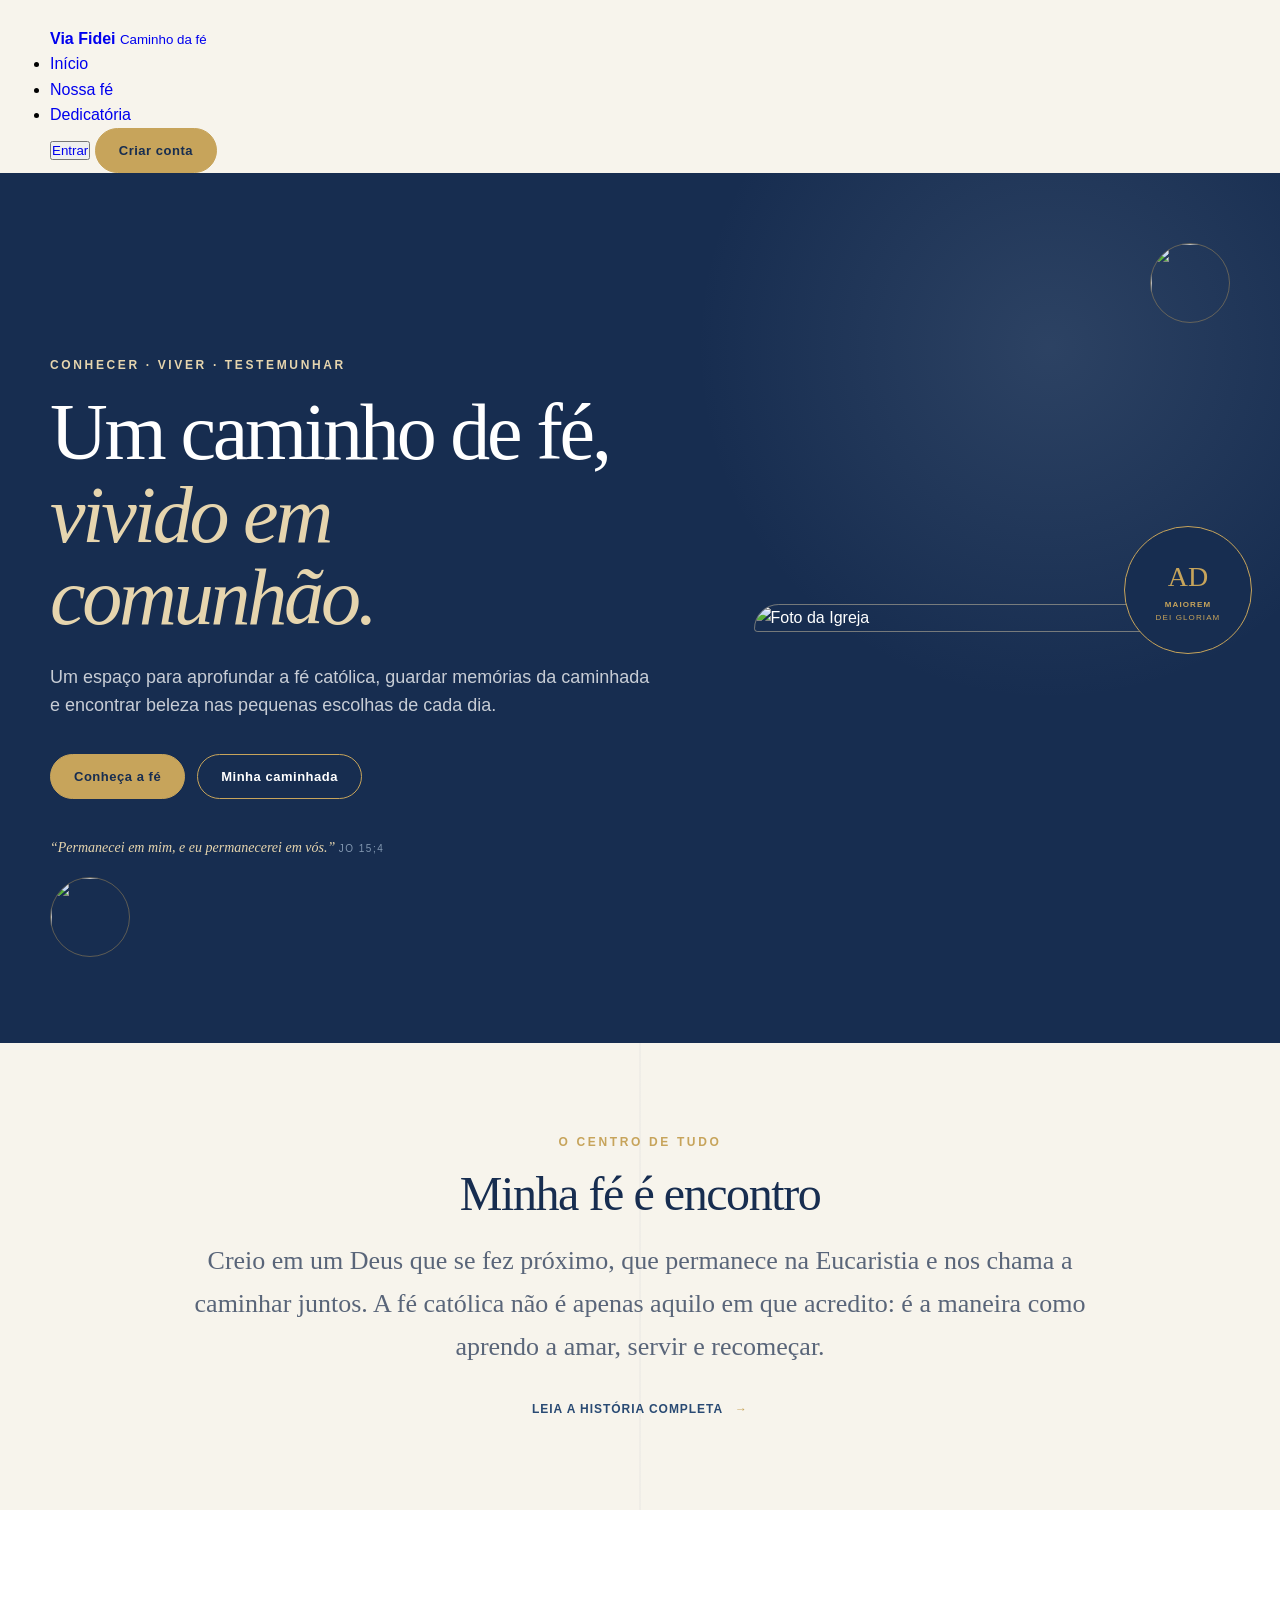
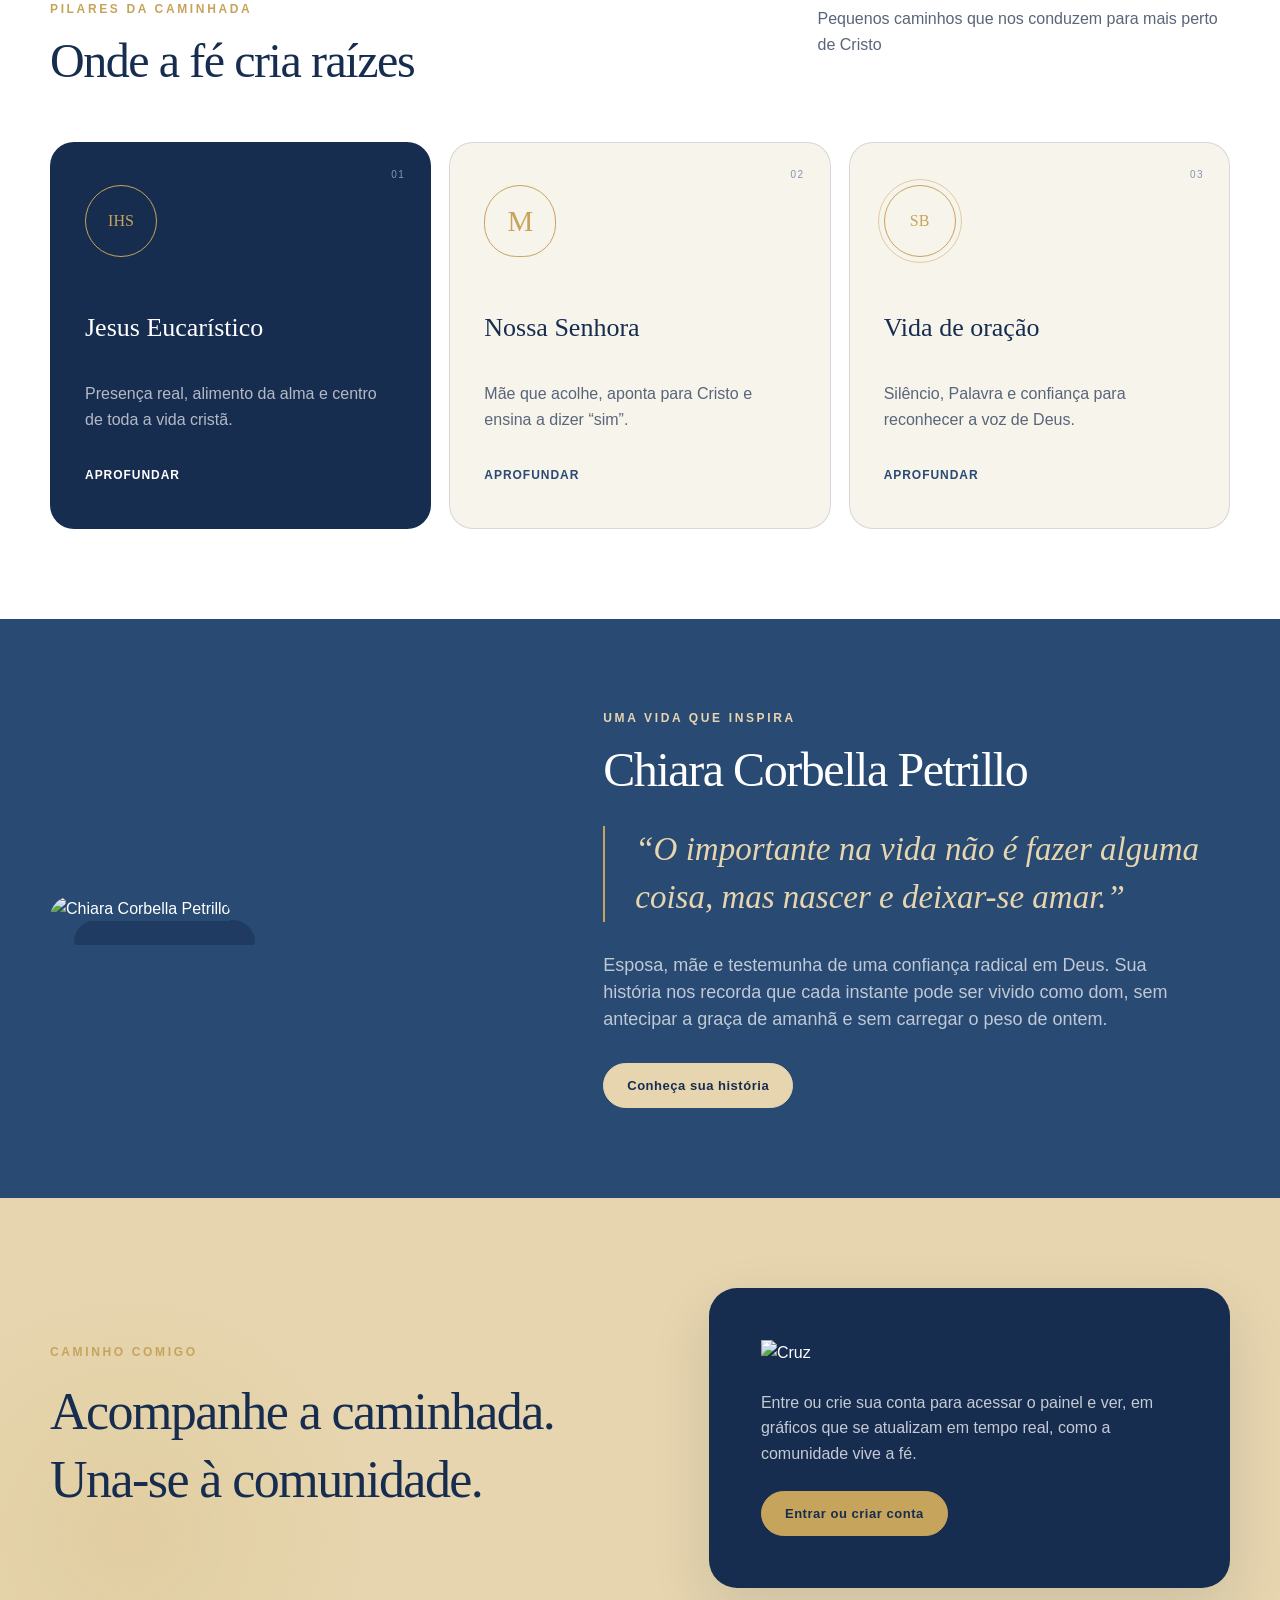
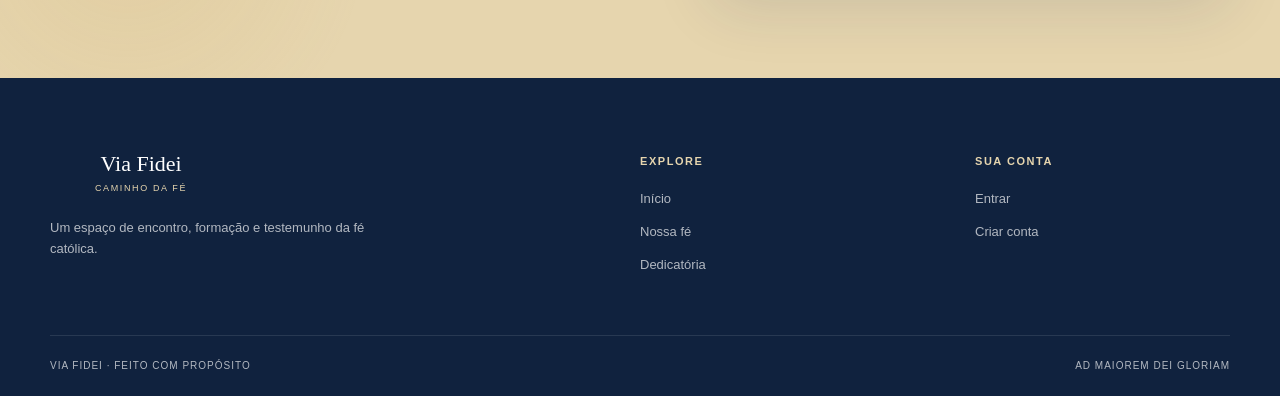
==== public/HTML/index.html @ 06b1e18c "inicio oraçoes e API" ====
<!DOCTYPE html>
<html lang="en">

<head>
    <meta charset="UTF-8">
    <meta name="viewport" content="width=device-width, initial-scale=1.0">
    <link rel="stylesheet" href="../css/styles.css">
    <link rel="stylesheet" href="../css/header.css">
    <link rel="shortcut icon" href="../imgs/logo-cruz.svg" type="image/x-icon">
    <script src="./js/sessao.js"></script>
    <title>Via Fidei - Caminho da fé</title>
</head>
<header>
    <div class="container">
        <nav class="navbar">
            <div class="logo-container">
                <a href="index.html" class="logo-link">
                    <img src="../imgs/logo-cruz.svg" alt="">
                    <div class="titulo">
                        <strong>Via Fidei</strong>
                        <small>Caminho da fé</small>
                    </div>
                </a>
            </div>
            <ul class="nav-links">
                <li class="nav-item">
                    <a class="active" href="index.html">Início</a>
                </li>
                <li class="nav-item">
                    <a href="historia.html">Nossa fé</a>
                </li>
                <li class="nav-item">
                    <a href="dedicatoria.html">Dedicatória</a>
                </li>
            </ul>
            <div class="buttons">
                <button class="btn-login">
                    <a href="login.html">Entrar</a>
                </button>
                <button class="btn-default btn-cadastro" onclick="window.location.href = 'cadastro.html'">
                    <a>Criar conta</a>
                </button>
            </div>
        </nav>
    </div>
</header>

<body>
    <main class="conteudo">
        <section class="inicio section">
            <img src="../imgs/eucaristia.svg" alt="" class="eucaristico right">
            <img src="../imgs/sagrado-coracao.svg" alt="" class="sacred-heart left">
            <div class="container inicio-grid">
                <div class="inicio-copy">
                    <p class="eyebrow-light">Conhecer · Viver · Testemunhar</p>
                    <h1>Um caminho de fé,<br><em>vivido em comunhão.</em></h1>
                    <p class="inicio-texto">
                        Um espaço para aprofundar a fé católica, guardar memórias da caminhada e
                        encontrar beleza nas pequenas escolhas de cada dia.
                    </p>
                    <div class="buttons-inicio">
                        <button class="btn-default btn-fe">
                            <a href="">Conheça a fé</a>
                        </button>
                        <button class="btn-default btn-outline">
                            <a href="historia.html">Minha caminhada</a>
                        </button>
                    </div>
                    <p class="verso">“Permanecei em mim, e eu permanecerei em vós.” <span>Jo 15;4</span></p>
                </div>

                <div class="inicio-foto">
                    <div class="foto-igreja">
                        <img src="../imgs/igreja.jpg" alt="Foto da Igreja">
                    </div>
                    <div class="foto-frase">
                        <span>AD</span>
                        <strong>MAIOREM</strong>
                        <small>DEI GLORIAM</small>
                    </div>
                </div>
            </div>
        </section>
        <section class="faith-intro section">
            <div class="container minhafe">
                <p class="eyebrow-dourado">O centro de tudo</p>
                <h2>Minha fé é encontro</h2>
                <p class="centrotexto">
                    Creio em um Deus que se fez próximo, que permanece na Eucaristia e nos chama a
                    caminhar juntos. A fé católica não é apenas aquilo em que acredito: é a maneira
                    como aprendo a amar, servir e recomeçar.
                </p>
                <a href="" class="simple-link">Leia a história completa <span>→</span></a>
            </div>
        </section>
        <section class="pilares section">
            <div class="container">
                <div class="pilar-header">
                    <div>
                        <p class="eyebrow-dourado">Pilares da caminhada</p>
                        <h2>Onde a fé cria raízes</h2>
                    </div>
                    <p>Pequenos caminhos que nos conduzem para mais perto de Cristo</p>
                </div>
                <div class="pilar-grid">
                    <article class="pilar-card jesus">
                        <span class="card-number">01</span>
                        <div class="eucharist-icon">IHS</div>
                        <h3>Jesus Eucarístico</h3>
                        <p>
                            Presença real, alimento da alma e centro de toda a vida cristã.
                        </p>
                        <a href="">Aprofundar</a>
                    </article>
                    <article class="pilar-card">
                        <span class="card-number">02</span>
                        <div class="mary-icon">M</div>
                        <h3>Nossa Senhora</h3>
                        <p>
                            Mãe que acolhe, aponta para Cristo e ensina a dizer “sim”.
                        </p>
                        <a href="">Aprofundar</a>
                    </article>
                    <article class="pilar-card">
                        <span class="card-number">03</span>
                        <div class="medal-icon">SB</div>
                        <h3>Vida de oração</h3>
                        <p>
                            Silêncio, Palavra e confiança para reconhecer a voz de Deus.
                        </p>
                        <a href="">Aprofundar</a>
                    </article>
                </div>
            </div>
        </section>
        <section class="chiara section">
            <div class="container chiara-grid">
                <div class="chiara-foto">
                    <img src="../imgs/Chiara Corbella.jpg" alt="Chiara Corbella Petrillo" class="photo-chiara">
                </div>
                <div class="chiara-textos">
                    <p class="eyebrow-light">Uma vida que inspira</p>
                    <h2>Chiara Corbella Petrillo</h2>
                    <blockquote>
                        “O importante na vida não é fazer alguma coisa, mas nascer e deixar-se amar.”
                    </blockquote>
                    <p>
                        Esposa, mãe e testemunha de uma confiança radical em Deus. Sua história nos
                        recorda que cada instante pode ser vivido como dom, sem antecipar a graça de
                        amanhã e sem carregar o peso de ontem.
                    </p>
                    <button class="btn-default btn-cream">
                        <a href="https://bibliotecacatolica.com.br/blog/devocao/chiara-corbella?srsltid=AYCX9vJT50eS7GmWnBAJzWwlyJXqwF9gzmHxZMMGJY-Y6AaOTo51Y6IM">Conheça sua história</a>
                    </button>
                </div>
            </div>
        </section>
        <section class="journey section">
            <div class="container journey-grid">
                <div>
                    <p class="eyebrow-dourado">Caminho Comigo</p>
                    <h2>
                        Acompanhe a caminhada.
                        <br>
                        Una-se à comunidade.
                    </h2>
                </div>
                <div class="journey-card">
                    <img src="../imgs/cruz-fina.svg" alt="Cruz">
                    <p>
                        Entre ou crie sua conta para acessar o painel e ver, em gráficos que se atualizam em tempo real,
                        como a comunidade vive a fé.
                    </p>
                    <button class="btn-default">
                        <a href="cadastro.html">Entrar ou criar conta</a>
                    </button>
                </div>
            </div>
        </section>
    </main>
    <footer class="site-footer">
        <div class="container footer-grid">
            <div class="rodape-container">
                <a href="index.html" class="brand brand-footer">
                    <img src="../imgs/logo-cruz.svg" alt="">
                    <div class="rodape">
                        <strong>Via Fidei</strong>
                        <small>Caminho da fé</small>
                    </div>
                </a>
                <p>
                    Um espaço de encontro, formação e testemunho da fé católica.
                </p>
            </div>
            <div class="explore">
                <strong>Explore</strong>
                <a href="index.html">Início</a>
                <a href="historia.html">Nossa fé</a>
                <a href="dedicatoria.html">Dedicatória</a>
            </div>
            <div class="account">
                <strong>Sua conta</strong>
                <a href="login.html">Entrar</a>
                <a href="cadastro.html">Criar conta</a>
            </div>
        </div>
        <div class="container footer-bottom">
            <span>Via Fidei · Feito com propósito</span>
            <span>Ad maiorem Dei gloriam</span>
        </div>
    </footer>
</body>

</html>
---- public/css/styles.css ----
@import url('../css/variaveis.css');

* {
    margin: 0;
    padding: 0;
    box-sizing: border-box;
}

body {
    background: var(--marfim);
    font-family: Arial, Helvetica, sans-serif;
    line-height: 1.6;
}

h1,
h2,
h3,
p {
    margin-top: 0;
}

section {
    padding: 90px 0;
}

a {
    text-decoration: none;
}

h1,
h2,
h3,
blockquote {
    font-family: Georgia, 'Times New Roman', Times, serif;
}

h1 {
    margin-bottom: 24px;
    font-size: 80px;
    font-weight: 400;
    line-height: 1.03;
    letter-spacing: -0.04em;
}

h2 {
    margin-bottom: 20px;
    color: var(--azul-marinho);
    font-size: 48px;
    font-weight: 400;
    line-height: 1.08;
    letter-spacing: -0.03em;
}

h3 {
    color: var(--azul-marinho);
    font-size: 26px;
    font-weight: 400;
    line-height: 1.2;
}

h1 em {
    color: var(--champanhe);
    font-weight: 400;
    font-family: Georgia, 'Times New Roman', Times, serif;
}

.eucaristico,
.sacred-heart,
.espirito-santo,
.oracao {
    position: absolute;
    z-index: 3;
    width: 80px;
    height: 80px;
    justify-items: center;
    border: 1px solid rgba(199, 164, 91, 0.4);
    border-radius: 50%;
}

.left {
    bottom: 86px;
    left: 50px;
}

.right {
    top: 70px;
    right: 50px;
}

.container {
    width: 1180px;
    margin: 0 auto;
}

.eyebrow-dourado {
    margin-bottom: 16px;
    color: var(--dourado);
    font-size: 12px;
    font-weight: 700;
    letter-spacing: 0.22em;
    text-transform: uppercase;
}

.eyebrow-light {
    margin-bottom: 16px;
    font-size: 12px;
    font-weight: 700;
    letter-spacing: 0.22em;
    text-transform: uppercase;
    color: var(--champanhe);
}

/* 
------------------------------
            HOME
------------------------------
*/

/* Parte início */

.inicio {
    position: relative;
    overflow: hidden;
    min-height: 690px;
    color: var(--branco);
    background:
        radial-gradient(circle at 82% 20%, rgba(130, 151, 176, 0.2), transparent 28%),
        var(--azul-marinho);
}

.inicio-grid {
    position: relative;
    z-index: 2;
    min-height: 690px;
    display: grid;
    grid-template-columns: 1.1fr 0.9fr;
    align-items: center;
    gap: 80px;
    padding-top: 55px;
    padding-bottom: 55px;
}

.inicio-copy {
    max-width: 690px;
}

.inicio-texto {
    max-width: 610px;
    margin-bottom: 34px;
    color: rgba(255, 255, 255, 0.76);
    font-size: 18px;
}

.buttons-inicio {
    display: flex;
    flex-wrap: wrap;
    gap: 12px;
}

.btn-default {
    display: inline-block;
    padding: 14px 23px;
    border: 1px solid var(--dourado);
    border-radius: 999px;
    background: var(--dourado);
    color: var(--azul-marinho);
    font-size: 13px;
    font-weight: 700;
    letter-spacing: 0.04em;
    text-align: center;
    transition:
        background 0.2s ease,
        color 0.2s ease,
        transform 0.2s ease;
}

.btn-default:hover {
    background: var(--azul-classico);
    transform: translateY(-2px);
    color: var(--branco);
}

.btn-default:hover a {
    color: var(--branco);
}

.btn-default a {
    color: var(--azul-marinho);
}

.btn-outline {
    color: var(--branco);
    background: transparent;
}

.btn-outline a {
    color: var(--branco);
}

.verso {
    margin: 38px 0 0;
    color: var(--champanhe);
    font-family: Georgia, 'Times New Roman', Times, serif;
    font-size: 14px;
    font-style: italic;
}

.verso span {
    color: var(--azul-claro);
    font-family: Arial, sans-serif;
    font-size: 10px;
    font-style: normal;
    letter-spacing: 0.15em;
    text-transform: uppercase;
}

.inicio-foto {
    position: relative;
    padding: 20px 18px 0 0;
}

.foto-igreja {
    display: flex;
    justify-content: center;
    align-items: center;
}

.foto-igreja img {
    width: 440px;
    border: 1px solid rgba(230, 213, 174, 0.45);
    border-radius: 240px 240px 32px 32px;
}

.foto-frase {
    position: absolute;
    right: -22px;
    bottom: -22px;
    width: 128px;
    height: 128px;
    display: grid;
    place-content: center;
    border: 1px solid var(--dourado);
    border-radius: 50%;
    color: var(--dourado);
    background: var(--azul-marinho);
    text-align: center;
}

.foto-frase span {
    font-family: Georgia, serif;
    font-size: 28px;
}

.foto-frase strong,
.foto-frase small {
    font-size: 8px;
    letter-spacing: 0.14em;
}

/* Parte minha fé */

.faith-intro {
    position: relative;
    background:
        linear-gradient(90deg, transparent 49.95%, var(--borda) 50%, transparent 50.05%),
        var(--marfim);
}

.minhafe {
    max-width: 940px;
    text-align: center;
}

.centrotexto {
    color: var(--cinza);
    font-family: Georgia, 'Times New Roman', serif;
    font-size: 26px;
    line-height: 1.65;
    margin-bottom: 26px;
}

.simple-link,
.pilar-card a {
    color: var(--azul-classico);
    font-size: 12px;
    font-weight: 700;
    letter-spacing: 0.08em;
    text-transform: uppercase;
}

.simple-link span {
    margin-left: 8px;
    color: var(--dourado);
}

/* Parte pilar */

.pilares {
    background: var(--branco);
}

.pilar-header {
    margin-bottom: 55px;
    display: grid;
    grid-template-columns: 1fr 0.6fr;
    align-items: end;
    gap: 80px;
}

.pilar-header>p {
    color: var(--cinza);
    margin-bottom: 30px;
    line-height: 1.6;
}

.pilar-header h2 {
    margin-bottom: 0;
}

.pilar-grid {
    display: grid;
    grid-template-columns: repeat(3, 1fr);
    gap: 18px;
}

.pilar-card {
    position: relative;
    min-height: 370px;
    padding: 42px 34px;
    border: 1px solid var(--borda);
    border-radius: 24px;
    background: var(--marfim);
}

.pilar-card.jesus {
    color: var(--branco);
    background: var(--azul-marinho);
}

.pilar-card.jesus h3,
.pilar-card.jesus a {
    color: var(--branco);
}

.pilar-card.jesus p {
    color: rgba(255, 255, 255, 0.67);
}

.pilar-card p {
    color: var(--cinza);
    margin-bottom: 28px;
}

.pilar-card h3 {
    margin-bottom: 38px;
}

.card-number {
    position: absolute;
    top: 24px;
    right: 25px;
    color: var(--azul-claro);
    font-size: 10px;
    letter-spacing: 0.15em;
}

.eucharist-icon,
.mary-icon,
.medal-icon {
    width: 72px;
    height: 72px;
    margin-bottom: 55px;
    display: grid;
    place-items: center;
    border: 1px solid var(--dourado);
    border-radius: 50%;
    color: var(--dourado);
    font-family: Georgia, serif;
}

.mary-icon {
    border-radius: 50% 50% 45% 45%;
    font-size: 29px;
}

.medal-icon {
    outline: 1px solid rgba(199, 164, 91, 0.5);
    outline-offset: 5px;
}

/* Parte Chiara */

.chiara {
    color: var(--branco);
    background: var(--azul-classico);
}

.chiara-grid {
    display: grid;
    grid-template-columns: 0.85fr 1.15fr;
    align-items: center;
    gap: 90px;
}

.chiara-foto img {
    width: 400px;
    border-radius: 240px 240px 34px 34px;
    box-shadow: 24px 24px 0 rgba(23, 45, 80, 0.5);
}

.chiara h2 {
    color: var(--branco);
}

.chiara blockquote {
    margin: 30px 0;
    padding: 0 0 0 30px;
    border-left: 2px solid var(--dourado);
    color: var(--champanhe);
    font-size: 33px;
    font-style: italic;
    line-height: 1.45;
}

.chiara-textos>p:not(.eyebrow-light) {
    max-width: 590px;
    margin-bottom: 30px;
    color: rgba(255, 255, 255, 0.7);
    font-size: 18px;
    line-height: 1.50;
}

.btn-cream {
    border-color: var(--champanhe);
    background: var(--champanhe);
}

/* Parte Jornada */

.journey {
    background: radial-gradient(circle at 10% 70%, rgba(199, 164, 91, 0.15), transparent 20%), var(--champanhe);
}

.journey-grid {
    display: grid;
    grid-template-columns: 1fr 0.9fr;
    align-items: center;
    gap: 80px;
}

.journey-grid h2 {
    font-size: 52px;
    line-height: 1.3;
}

.journey-card {
    padding: 52px;
    border-radius: 28px;
    color: var(--branco);
    background: var(--azul-marinho);
    box-shadow: var(--sombra);
}

.journey-card img {
    width: 53px;
    height: 63px;
    margin-bottom: 24px;
}

.journey-card p {
    margin-bottom: 25px;
    color: rgba(255, 255, 255, 0.75);
}

/* Rodapé */

.site-footer {
    padding-top: 75px;
    color: rgba(255, 255, 255, 0.68);
    background: #10223e;
}

.footer-grid {
    display: grid;
    grid-template-columns: 2fr 1fr 1fr;
    gap: 80px;
}

.brand-footer {
    color: var(--branco);
}

.rodape-container img {
    width: 40px;
}

.rodape-container strong {
    color: var(--branco);
    font-size: 22px;
    font-weight: 400;
    line-height: 1;
    font-family: Georgia, 'Times New Roman', Times, serif;
}

.rodape-container small {
    margin-top: 6px;
    color: var(--champanhe);
    font-size: 9px;
    letter-spacing: 0.18em;
    text-transform: uppercase;
}

.rodape-container a {
    display: flex;
    gap: 5px;
}

.rodape {
    display: flex;
    flex-direction: column;
    align-items: center;
}

.footer-grid p {
    max-width: 330px;
    margin-top: 22px;
    font-size: 13px;
}

.explore,
.account {
    display: flex;
    flex-direction: column;
    gap: 12px;
    font-size: 13px;
}

.explore a,
.account a {
    color: inherit;
    text-decoration: none;
}

.footer-grid>div>strong {
    margin-bottom: 6px;
    color: var(--champanhe);
    font-size: 11px;
    letter-spacing: 0.14em;
    text-transform: uppercase;
}

.footer-bottom {
    margin-top: 60px;
    padding: 22px 0;
    display: flex;
    justify-content: space-between;
    border-top: 1px solid rgba(255, 255, 255, 0.1);
    font-size: 10px;
    letter-spacing: 0.1em;
    text-transform: uppercase;
}

/* 
------------------------------
          HISTORIA
------------------------------
*/

/* Parte Início */

.inner-hero {
    position: relative;
    overflow: hidden;
    padding: 110px 0 100px;
    color: var(--branco);
    background: var(--azul-marinho);
    text-align: center;
}

.inner-hero h1 {
    max-width: 870px;
    margin-right: auto;
    margin-left: auto;
}

.inner-hero p:last-child {
    max-width: 790px;
    margin: 0 auto;
    color: rgba(255, 255, 255, 0.68);
    font-size: 17px;
}

/* Página de storytelling */

.story-intro {
    padding-bottom: 65px;
    background: var(--branco);
}

.story-intro-grid {
    display: grid;
    grid-template-columns: 0.75fr 1.25fr;
    gap: 90px;
}

.story-lead {
    color: var(--azul-classico);
    font-family: Georgia, serif;
    font-size: 30px;
}

.story-copy {
    color: var(--cinza);
    font-size: 17px;
}

.story-copy p:first-child {
    margin-bottom: 20px;
}

/* Parte corda central */

.story-timeline {
    position: relative;
    overflow: hidden;
    padding: 45px 0;
    background:
        linear-gradient(90deg, transparent 49.95%, rgba(23, 45, 80, 0.04) 50%, transparent 50.5%);
}

.story-timeline::before {
    position: absolute;
    top: 0;
    bottom: 0;
    left: 50%;
    z-index: 2;
    width: 18px;
    border: 2px solid #6e4528;
    border-radius: 999px;
    content: "";

    /* Gradiente da corda */
    background:
        repeating-linear-gradient(7deg,
            transparent 0,
            transparent 17px,
            rgba(73, 39, 18, 0.32) 18px,
            transparent 21px),
        linear-gradient(90deg, #7c4d2d 0%, #bd8654 28%, #8b5732 55%, #5f371f 100%);
    box-shadow:
        inset 3px 0 4px rgba(255, 255, 255, 0.2),
        inset -3px 0 4px rgba(49, 24, 10, 0.36),
        0 4px 12px rgba(23, 45, 80, 0.2);
    transform: translateX(-50%);
}

/* Parte das fotos com texto */

.story-chapter {
    position: relative;
    padding: 80px 0;
    background: transparent;
}

/* Deixa os elementos ímpares da div pai de outra cor */
.story-chapter:nth-child(odd) {
    background: rgba(255, 255, 255, 0.5);
}

.chapter-grid {
    position: relative;
    display: grid;
    grid-template-columns: 1fr 1fr;
    align-items: center;
    gap: 130px;
}

.chapter-grid::after {
    position: absolute;
    top: 50%;
    left: 50%;
    z-index: 3;
    width: 34px;
    height: 34px;
    border: 6px solid var(--marfim);
    border-radius: 50%;
    content: "";
    background:
        radial-gradient(circle at 38% 35%, #d6a36f 0 12%, transparent 13%),
        radial-gradient(circle, #9b6238 0 32%, #6e4024 34% 100%);
    box-shadow:
        0 0 0 2px #5f371f,
        0 8px 18px rgba(23, 45, 80, 0.24);
    transform: translate(-50%, -50%);
}

.chapter-grid.reverse .chapter-foto {
    order: 2;
}

.chapter-foto img {
    width: 440px;
    height: 540px;
    border-radius: 210px 210px 32px 32px;
    box-shadow: 18px 18px 0 var(--champanhe);
}

.chapter-foto img.foto-larga {
    width: 500px;
    height: 400px;
}

.chapter-number {
    color: var(--dourado);
    font-family: Georgia, serif;
    font-size: 56px;
    line-height: 1;
}

.chapter-copy p {
    color: var(--cinza);
    margin-bottom: 18px;
}

.chapter-copy {
    padding: 38px;
    border: 1px solid var(--borda);
    border-radius: 26px;
    background: rgba(255, 255, 255, 0.92);
    box-shadow: var(--sombra);
}

.chapter-copy p:last-child {
    margin-top: 28px;
    padding: 24px 0 24px 28px;
    border-left: 2px solid var(--dourado);
    color: var(--azul-classico);
    font-family: Georgia, serif;
    font-size: 21px;
    font-style: italic;
}

.dedicatoria {
    max-width: 880px;
}

.dedic-msg {
    margin-bottom: 20px;
}

.story-cta {
    text-align: center;
    background: var(--champanhe);
}

/* 
------------------------------
        DEDICATORIA
------------------------------
*/

/* Parte Inicial */

.dedication-topo {
    position: relative;
    overflow: hidden;
    padding: 115px 0;
    color: var(--branco);
    background:
        radial-gradient(circle at 80% 25%, rgba(199, 164, 91, 0.18),
            transparent 25%),
        var(--azul-marinho);
}

.dedication-topo::after {
    position: absolute;
    right: -180px;
    bottom: -360px;
    width: 650px;
    height: 650px;
    border: 1px solid rgba(230, 213, 174, 0.14);
    border-radius: 50%;
    content: "";
}

.dedication-topo-grid {
    position: relative;
    z-index: 2;
    display: grid;
    grid-template-columns: 1fr auto;
    align-items: center;
    gap: 90px;
}

.dedication-topo-grid h1 {
    max-width: 820px;
}

.dedication-topo-grid p:last-child {
    max-width: 630px;
    color: rgba(255, 255, 255, 0.7);
    font-size: 17px;
}

.dedication-logo {
    width: 190px;
    height: 190px;
    display: grid;
    place-content: center;
    border: 1px solid var(--dourado);
    border-radius: 50%;
    color: var(--champanhe);
    text-align: center;
}

.dedication-logo strong,
.dedication-logo small {
    display: block;
}

.dedication-logo img {
    width: 70px;
}

.dedication-logo strong {
    margin-top: 5px;
    font-family: Georgia, serif;
    font-size: 18px;
    font-weight: 400;
}

.dedication-logo small {
    color: var(--azul-claro);
    font-size: 8px;
    letter-spacing: 0.15em;
    text-transform: uppercase;
}

/* Parte Introdução */

.dedication-intro {
    background: var(--branco);
}

.dedication-intro-grid {
    display: grid;
    grid-template-columns: 1fr 0.8fr;
    align-items: center;
    gap: 100px;
}

.dedication-intro-grid h2 {
    margin-bottom: 0;
}

.dedication-intro-copy {
    padding-left: 35px;
    border-left: 2px solid var(--dourado);
    color: var(--cinza);
    font-size: 17px;
}

/* Parte fotos */

.section-heading {
    margin-bottom: 55px;
    display: grid;
    grid-template-columns: 1fr 0.6fr;
    align-items: end;
    gap: 80px;
}

.section-heading h2 {
    margin-bottom: 0;
}

.section-heading>p {
    color: var(--cinza)
}

.dedication-foto {
    min-height: 360px;
}

.portrait-grid {
    display: grid;
    grid-template-columns: repeat(2, minmax(0, 1fr));
    gap: 42px 28px;
}

.portrait-card {
    margin: 0;
    display: grid;
    grid-template-columns: 0.8fr 1fr;
    overflow: hidden;
    border: 1px solid var(--borda);
    border-radius: 28px;
    background: var(--branco);
    box-shadow: var(--sombra);
}

.portrait-card figcaption {
    padding: 38px 32px;
    display: flex;
    align-items: flex-start;
    gap: 17px;
}

.portrait-card figcaption>span {
    color: var(--dourado);
    font-family: Georgia, serif;
    font-size: 29px;
}

.portrait-card h3 {
    margin-bottom: 13px;
}

.portrait-card p {
    margin: 0;
    color: var(--cinza);
    font-size: 13px;
}

.gratidao-inicio {
    color: var(--branco);
    background: var(--azul-classico);
}

.gratidao-inicio .religious-seal {
    margin: 0 auto 27px;
}

.gratidao-inicio blockquote {
    margin: 15px 0;
    color: var(--champanhe);
    font-size: 48px;
    font-style: italic;
    line-height: 1.4;
}

.gratidao-inicio small {
    color: var(--azul-claro);
    letter-spacing: 0.12em;
    text-transform: uppercase;
}

.gratidao-final {
    background: var(--champanhe);
}

.gratidao-note {
    padding: 48px;
    border-radius: 28px;
    color: var(--branco);
    background: var(--azul-marinho);
    box-shadow: var(--sombra);
}

.gratidao-note p {
    color: rgba(255, 255, 255, 0.72);
}

.gratidao-note .signature {
    margin: 22px 0 0;
    color: var(--champanhe);
    font-family: Georgia, serif;
    font-size: 18px;
    font-style: italic;
}

.gratidao-note img {
    width: 53px;
    height: 63px;
    margin-bottom: 24px;
}

.text-center {
    text-align: center;
    max-width: 850px;
}

/* 
------------------------------
        LOGIN/CADASTRO
------------------------------
*/

/* Parte lateral esquerda */

.auth-page {
    min-height: 100vh;
    display: grid;
    grid-template-columns: 0.9fr 1.1fr;
    background: var(--branco);
}

.auth-aside {
    position: relative;
    overflow: hidden;
    min-height: 100vh;
    padding: 55px 70px;
    display: flex;
    flex-direction: column;
    justify-content: space-between;
    color: var(--branco);
    background:
        radial-gradient(circle at 15% 85%, rgba(199, 164, 91, 0.24),
            transparent 24%),
        var(--azul-marinho);
}

.cardErro {
    display: none;
    background: #10223e;
    color: #fff;
    padding: 12px;
    border-radius: 10px;
    margin-top: 15px;
    font-size: 13px;
}

.auth-aside::after {
    position: absolute;
    right: -170px;
    bottom: -130px;
    width: 470px;
    height: 470px;
    border: 1px solid rgba(230, 213, 174, 0.2);
    border-radius: 50%;
    content: "";
}

.auth-message {
    position: relative;
    z-index: 2;
    max-width: 520px;
}

.auth-message .eyebrow-light {
    color: var(--champanhe);
}

.auth-message h1 {
    font-size: 68px;
}

.auth-message p {
    color: rgba(255, 255, 255, 0.67);
    font-size: 16px;
}

.auth-verse {
    position: relative;
    z-index: 2;
    max-width: 430px;
    color: var(--champanhe);
    font-family: Georgia, serif;
    font-size: 18px;
    font-style: italic;
}

/* Parte da Direita */

.auth-main {
    min-height: 100vh;
    padding: 55px 8%;
    display: grid;
    place-items: center;
}

.auth-card {
    width: 460px;
    padding: 38px;
    border: 1px solid var(--borda);
    border-radius: 28px;
    background: var(--branco);
    box-shadow: var(--sombra);
}

.back-link {
    display: inline-block;
    margin-bottom: 45px;
    color: var(--azul-classico);
    font-size: 12px;
    font-weight: 700;
    letter-spacing: 0.06em;
    text-transform: uppercase;
}

.auth-card h2 {
    margin-bottom: 10px;
    font-size: 43px;
}

.auth-subtitle {
    margin-bottom: 35px;
    color: var(--cinza);
}

.form-group {
    margin-bottom: 20px;
}

.form-row {
    display: grid;
    grid-template-columns: 1fr 1fr;
    gap: 15px;
}

label {
    display: block;
    margin-bottom: 7px;
    color: var(--azul-marinho);
    font-size: 11px;
    font-weight: 700;
    letter-spacing: 0.07em;
    text-transform: uppercase;
}

input {
    width: 100%;
    padding: 15px 16px;
    border: 1px solid var(--borda);
    border-radius: 12px;
    outline: none;
    color: var(--texto);
    background: var(--marfim);
    font: inherit;
}

input:focus {
    border-color: var(--dourado);
    box-shadow: 0 0 0 3px rgba(199, 164, 91, 0.16);
}

.auth-switch {
    margin-top: 25px;
    color: var(--cinza);
    font-size: 13px;
    text-align: center;
}

.auth-switch a {
    color: var(--azul-classico);
    font-weight: 700;
}

.btn-entrar {
    width: 100%;
    border: 0;
    cursor: pointer;
    font-family: inherit;
}

/* 
------------------------------
         DASHBOARDS
------------------------------
*/

/* Parte HEADER */

.data-hero {
    position: relative;
    overflow: hidden;
    min-height: 430px;
    padding: 100px 24px 78px;
    color: var(--branco);
    background: radial-gradient(circle at 82% 10%, rgba(130, 151, 176, 0.2), transparent 25%), var(--azul-marinho);
    text-align: center;
}

.data-hero>p:not(.eyebrow-light) {
    max-width: 650px;
    margin: 0 auto 32px;
    color: rgba(255, 255, 255, 0.78);
    font-size: 16px;
}

.data-nav {
  display: flex;
  flex-wrap: wrap;
  justify-content: center;
  gap: 12px;
}

.data-nav a {
  padding: 11px 20px;
  border: 1px solid var(--azul-claro);
  border-radius: 999px;
  color: var(--branco);
  font-size: 11px;
  font-weight: 700;
}

.data-nav a:hover, .data-nav a.active {
  border-color: var(--dourado);
  color: var(--azul-marinho);
  background: var(--dourado);
}

/* Parte Sacramentos*/

.data-main {
    position: relative;
    isolation: isolate;
    width: 1180px;
    margin: 0 auto;
    padding: 100px 0 70px;
}

.data-main::before {
    position: absolute;
    top: 35px;
    right: -85px;
    z-index: -1;
    width: 225px;
    height: 225px;
    display: grid;
    place-items: center;
    border: 1px solid rgba(199, 164, 91, 0.2);
    border-radius: 50%;
    content: var(--dashboard-mark);
    color: rgba(23, 45, 80, 0.075);
    font-family: Georgia, serif;
    font-size: 38px;
    letter-spacing: 0.08em;
}

.data-main::after {
    position: absolute;
    bottom: 12%;
    left: -115px;
    z-index: -1;
    width: 245px;
    height: 390px;
    border: 1px solid rgba(41, 74, 115, 0.11);
    border-radius: 150px 150px 28px 28px;
    content: "";
    box-shadow:
        22px 22px 0 rgba(230, 213, 174, 0.13),
        inset 0 0 0 18px rgba(255, 255, 255, 0.1);
    transform: rotate(-4deg);
}

.sacrament-layout {
    margin-top: 30px;
    display: grid;
    grid-template-columns: 0.7fr 1.3fr;
    gap: 24px;
}

.data-card {
    min-width: 0;
    padding: 42px;
    background:
        linear-gradient(135deg, rgba(247, 244, 236, 0.5), transparent 34%),
        var(--branco);
}

.input-card,
.stat-card,
.data-card {
    position: relative;
    overflow: hidden;
    border: 1px solid var(--borda);
    border-radius: 28px;
}

.data-card h2 {
    margin-bottom: 25px;
    color: inherit;
    font-size: 25px;
    line-height: 1.2;
}

.input-card {
    padding: 42px 38px;
    color: var(--branco);
    background:
        radial-gradient(circle at 100% 0, rgba(199, 164, 91, 0.16),
            transparent 30%),
        var(--azul-marinho);
}

.input-card::after {
    position: absolute;
    right: -58px;
    bottom: -80px;
    width: 170px;
    height: 170px;
    border: 1px solid rgba(230, 213, 174, 0.13);
    border-radius: 50%;
    content: "";
    pointer-events: none;
}

.input-card h2 {
    margin-bottom: 25px;
    color: inherit;
    font-size: 25px;
    line-height: 1.2;
}

.input-card label {
    margin: 0 0 7px;
}

.check-list {
    margin-bottom: 24px;
    display: grid;
    gap: 13px;
}

.check-list label {
    display: flex;
    align-items: center;
    gap: 8px;
    color: rgba(255, 255, 255, 0.82);
    font-size: 12px;
    letter-spacing: 0;
    text-transform: none;
}

.check-list input {
    width: 14px;
    height: 14px;
    margin: 0;
    accent-color: var(--dourado);
}

.input-card button {
    margin-top: 5px;
    padding: 13px 23px;
    border: 0;
    border-radius: 999px;
    color: var(--azul-marinho);
    background: var(--dourado);
    cursor: pointer;
    font: inherit;
    font-size: 11px;
    font-weight: 700;
}

.input-card button:hover {
    background: var(--champanhe);
}

.canvas-wrap {
    position: relative;
    width: 100%;
}

.canvas-wrap.radar {
    height: 410px;
}

.form-feedback {
    min-height: 17px;
    margin: 12px 0 0;
    color: var(--champanhe);
    font-size: 10px;
}

.canvas-wrap.radar {
    height: 290px;
}

.canvas-wrap.wide {
    height: 275px;
}

.canvas-wrap.tall {
    height: 390px;
}

.canvas-wrap.radar {
    height: 410px;
}

.canvas-wrap.year {
    height: 120px;
}

.canvas-wrap.medium-wide {
    height: 275px;
}

.data-card.full {
  grid-column: 1 / -1;
}
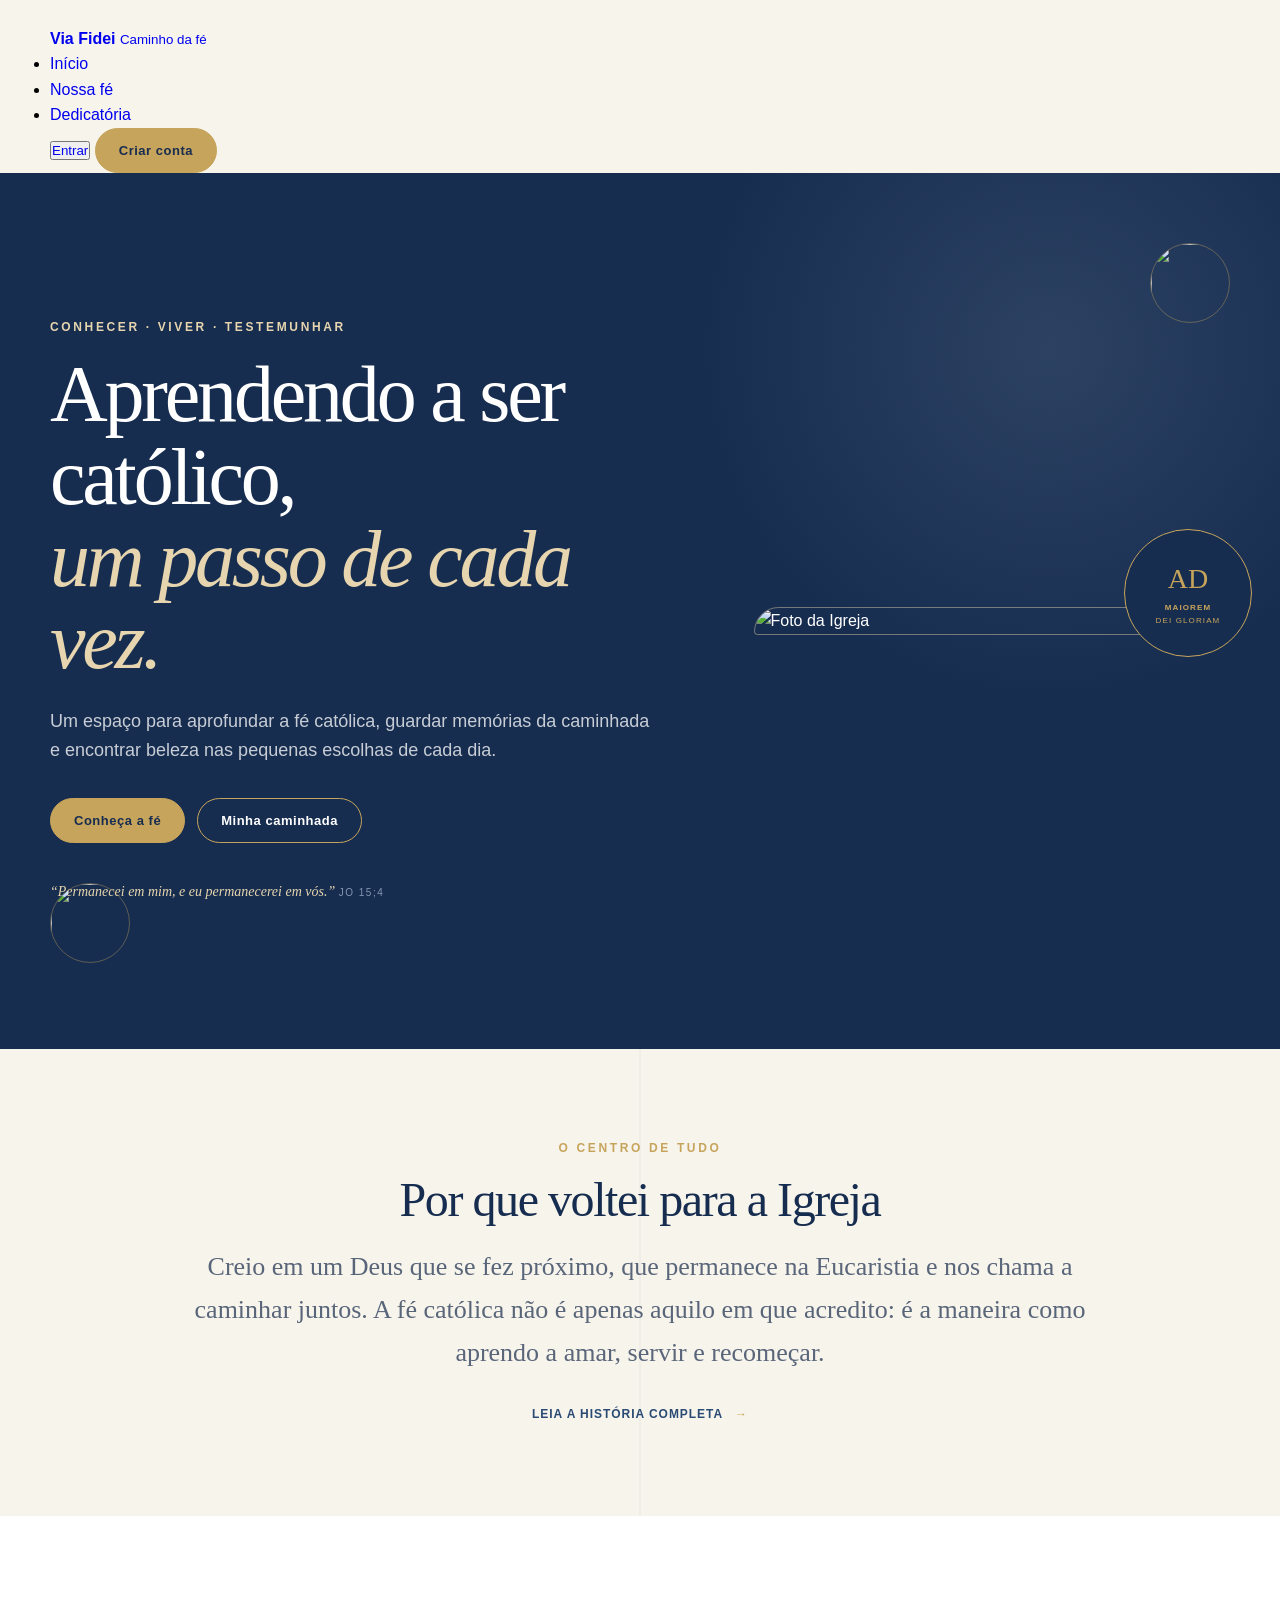
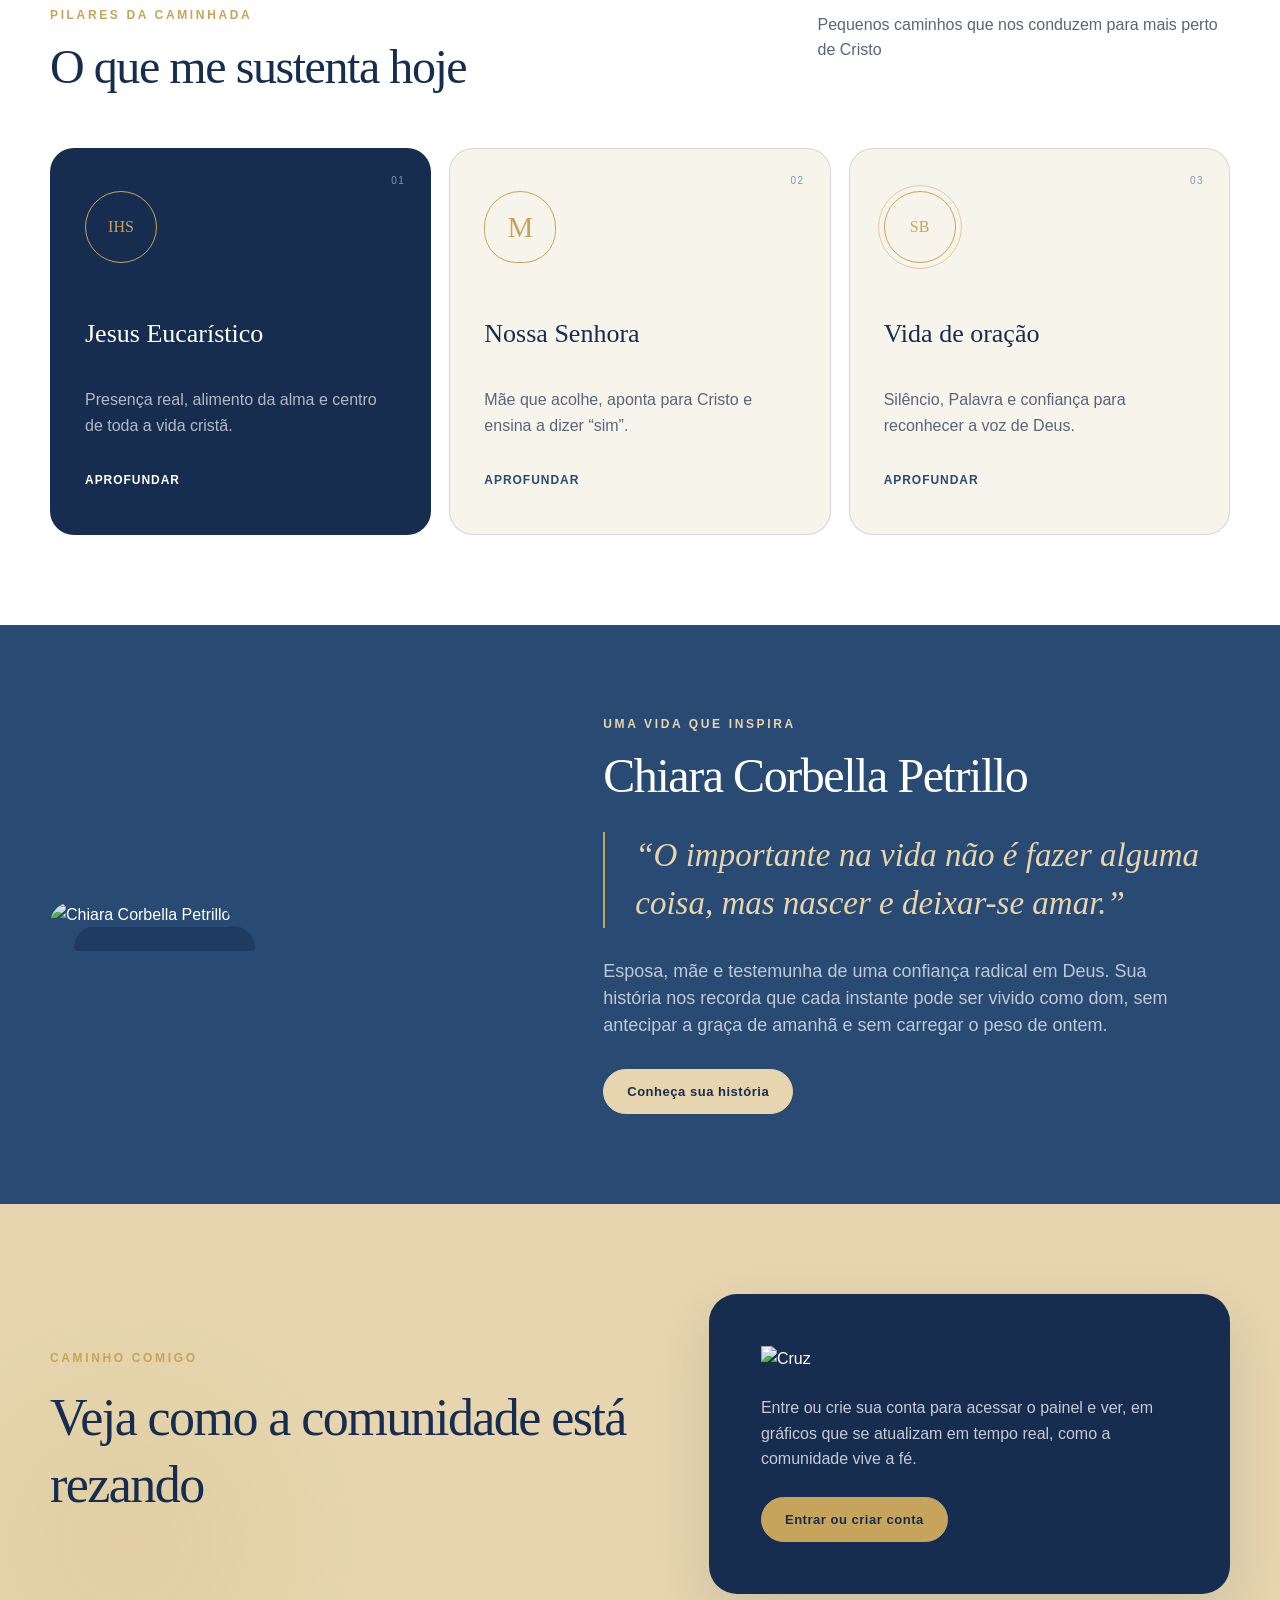
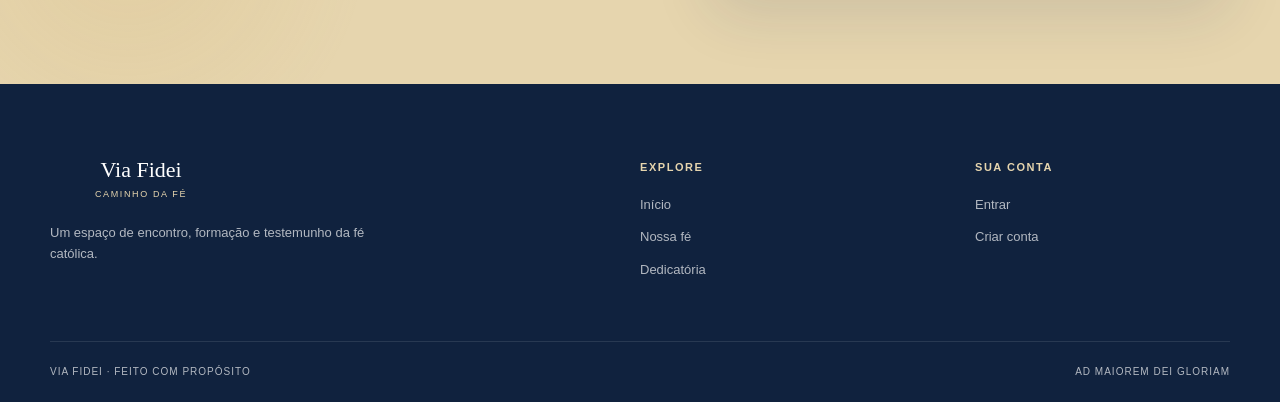
==== commit 65bb399a: "API orações, DER remodelado e script sql" ====
--- a/public/HTML/index.html
+++ b/public/HTML/index.html
@@ -53,7 +53,7 @@
             <div class="container inicio-grid">
                 <div class="inicio-copy">
                     <p class="eyebrow-light">Conhecer · Viver · Testemunhar</p>
-                    <h1>Um caminho de fé,<br><em>vivido em comunhão.</em></h1>
+                    <h1>Aprendendo a ser católico,<br><em>um passo de cada vez.</em></h1>
                     <p class="inicio-texto">
                         Um espaço para aprofundar a fé católica, guardar memórias da caminhada e
                         encontrar beleza nas pequenas escolhas de cada dia.
@@ -84,13 +84,13 @@
         <section class="faith-intro section">
             <div class="container minhafe">
                 <p class="eyebrow-dourado">O centro de tudo</p>
-                <h2>Minha fé é encontro</h2>
+                <h2>Por que voltei para a Igreja</h2>
                 <p class="centrotexto">
                     Creio em um Deus que se fez próximo, que permanece na Eucaristia e nos chama a
                     caminhar juntos. A fé católica não é apenas aquilo em que acredito: é a maneira
                     como aprendo a amar, servir e recomeçar.
                 </p>
-                <a href="" class="simple-link">Leia a história completa <span>→</span></a>
+                <a href="historia.html" class="simple-link">Leia a história completa <span>→</span></a>
             </div>
         </section>
         <section class="pilares section">
@@ -98,7 +98,7 @@
                 <div class="pilar-header">
                     <div>
                         <p class="eyebrow-dourado">Pilares da caminhada</p>
-                        <h2>Onde a fé cria raízes</h2>
+                        <h2>O que me sustenta hoje</h2>
                     </div>
                     <p>Pequenos caminhos que nos conduzem para mais perto de Cristo</p>
                 </div>
@@ -150,7 +150,7 @@
                         amanhã e sem carregar o peso de ontem.
                     </p>
                     <button class="btn-default btn-cream">
-                        <a href="https://bibliotecacatolica.com.br/blog/devocao/chiara-corbella?srsltid=AYCX9vJT50eS7GmWnBAJzWwlyJXqwF9gzmHxZMMGJY-Y6AaOTo51Y6IM">Conheça sua história</a>
+                        <a href="https://bibliotecacatolica.com.br/blog/devocao/chiara-corbella?srsltid=AYCX9vJT50eS7GmWnBAJzWwlyJXqwF9gzmHxZMMGJY-Y6AaOTo51Y6IM" target="_blank">Conheça sua história</a>
                     </button>
                 </div>
             </div>
@@ -160,9 +160,7 @@
                 <div>
                     <p class="eyebrow-dourado">Caminho Comigo</p>
                     <h2>
-                        Acompanhe a caminhada.
-                        <br>
-                        Una-se à comunidade.
+                        Veja como a comunidade está rezando
                     </h2>
                 </div>
                 <div class="journey-card">
--- a/public/css/styles.css
+++ b/public/css/styles.css
@@ -178,10 +178,12 @@
     background: var(--azul-classico);
     transform: translateY(-2px);
     color: var(--branco);
+    cursor: pointer;
 }
 
 .btn-default:hover a {
     color: var(--branco);
+    cursor: pointer;
 }
 
 .btn-default a {
@@ -768,7 +770,7 @@
     color: var(--branco);
     background:
         radial-gradient(circle at 80% 25%, rgba(199, 164, 91, 0.18),
-            transparent 25%),
+        transparent 25%),
         var(--azul-marinho);
 }
 
@@ -879,7 +881,15 @@
 }
 
 .dedication-foto {
-    min-height: 360px;
+    display: flex;
+    justify-content: center;
+    align-items: center;
+}
+
+.dedication-foto img {
+    width: 280px;
+    height: 300px;
+    border-radius: 0px 90px 0px 0px;
 }
 
 .portrait-grid {
@@ -1153,11 +1163,23 @@
     font-family: inherit;
 }
 
+.senha-regras {
+    margin: 8px 0 0;
+    padding-left: 18px;
+    font-size: 0.85rem;
+    color: #6b6b6b;
+}
+
 /* 
 ------------------------------
          DASHBOARDS
 ------------------------------
 */
+
+#nome-usuario {
+    color: var(--branco);
+    font-weight: 700;
+}
 
 /* Parte HEADER */
 
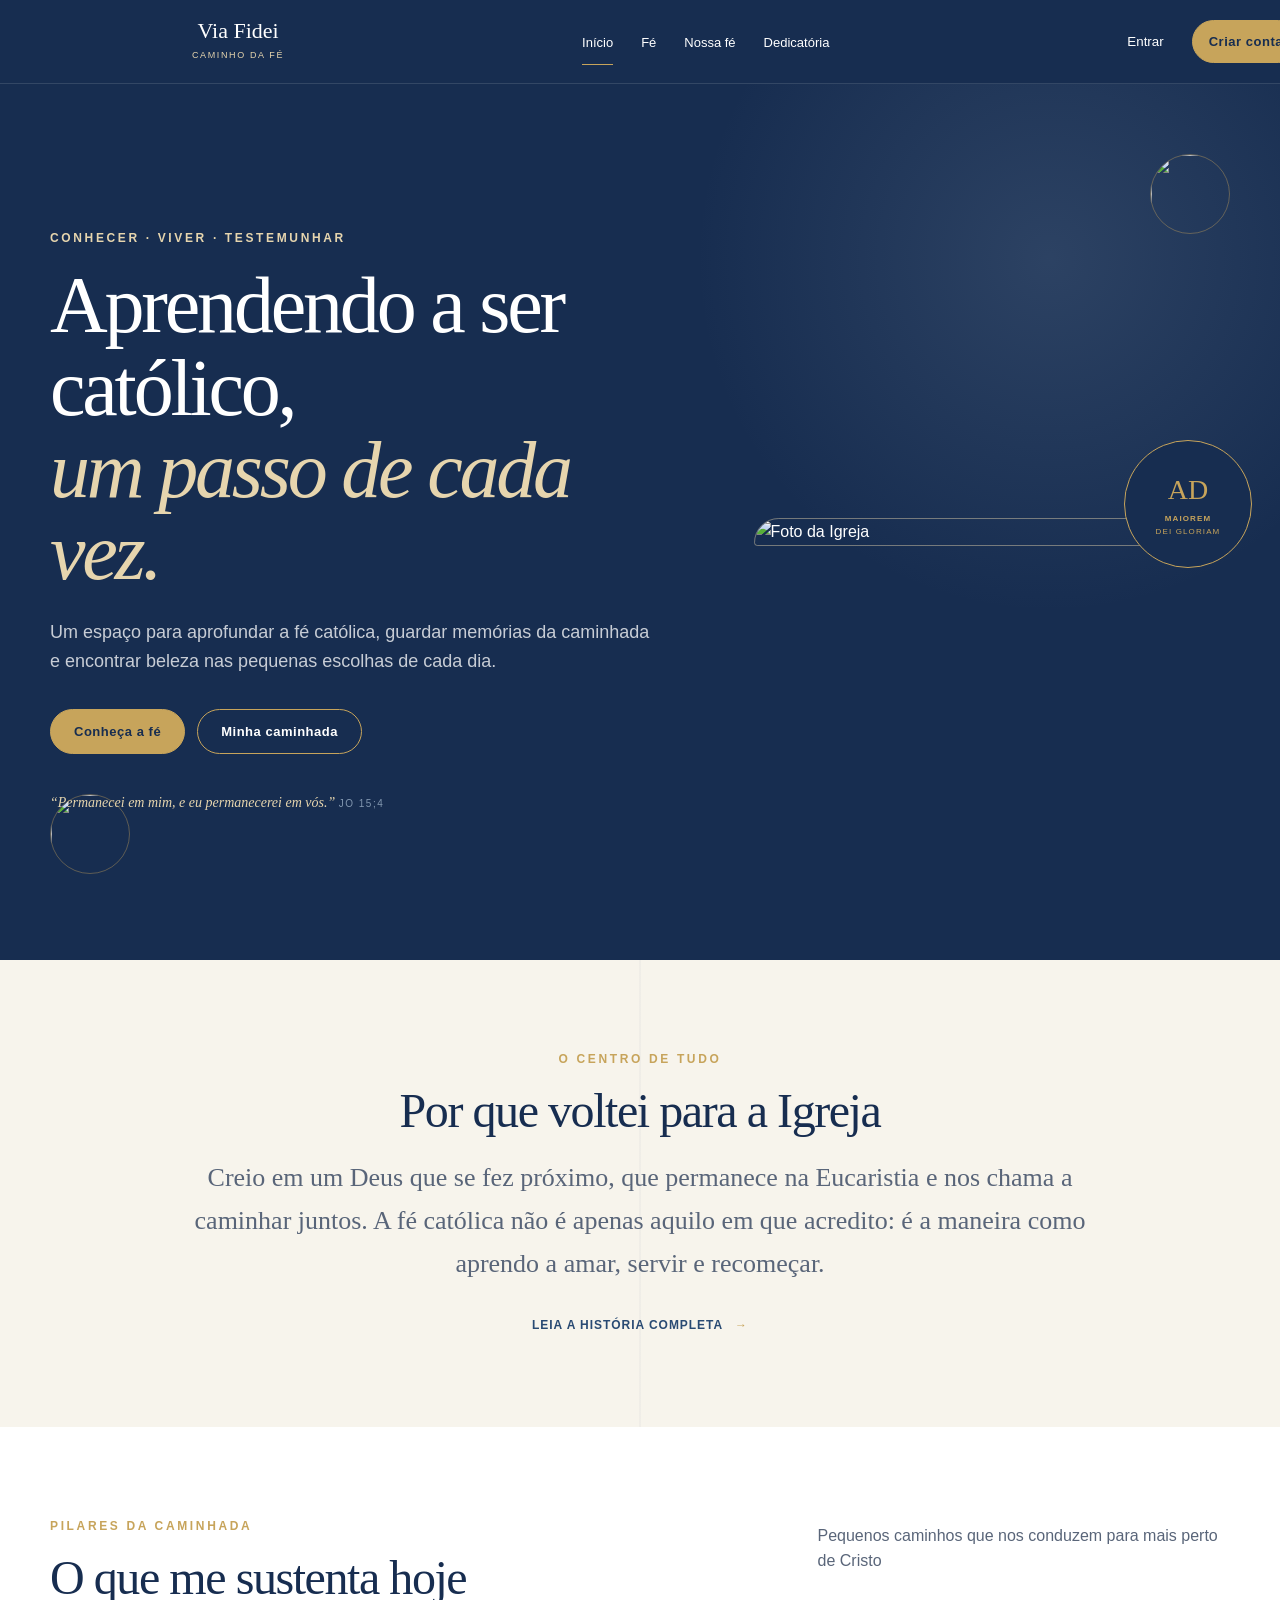
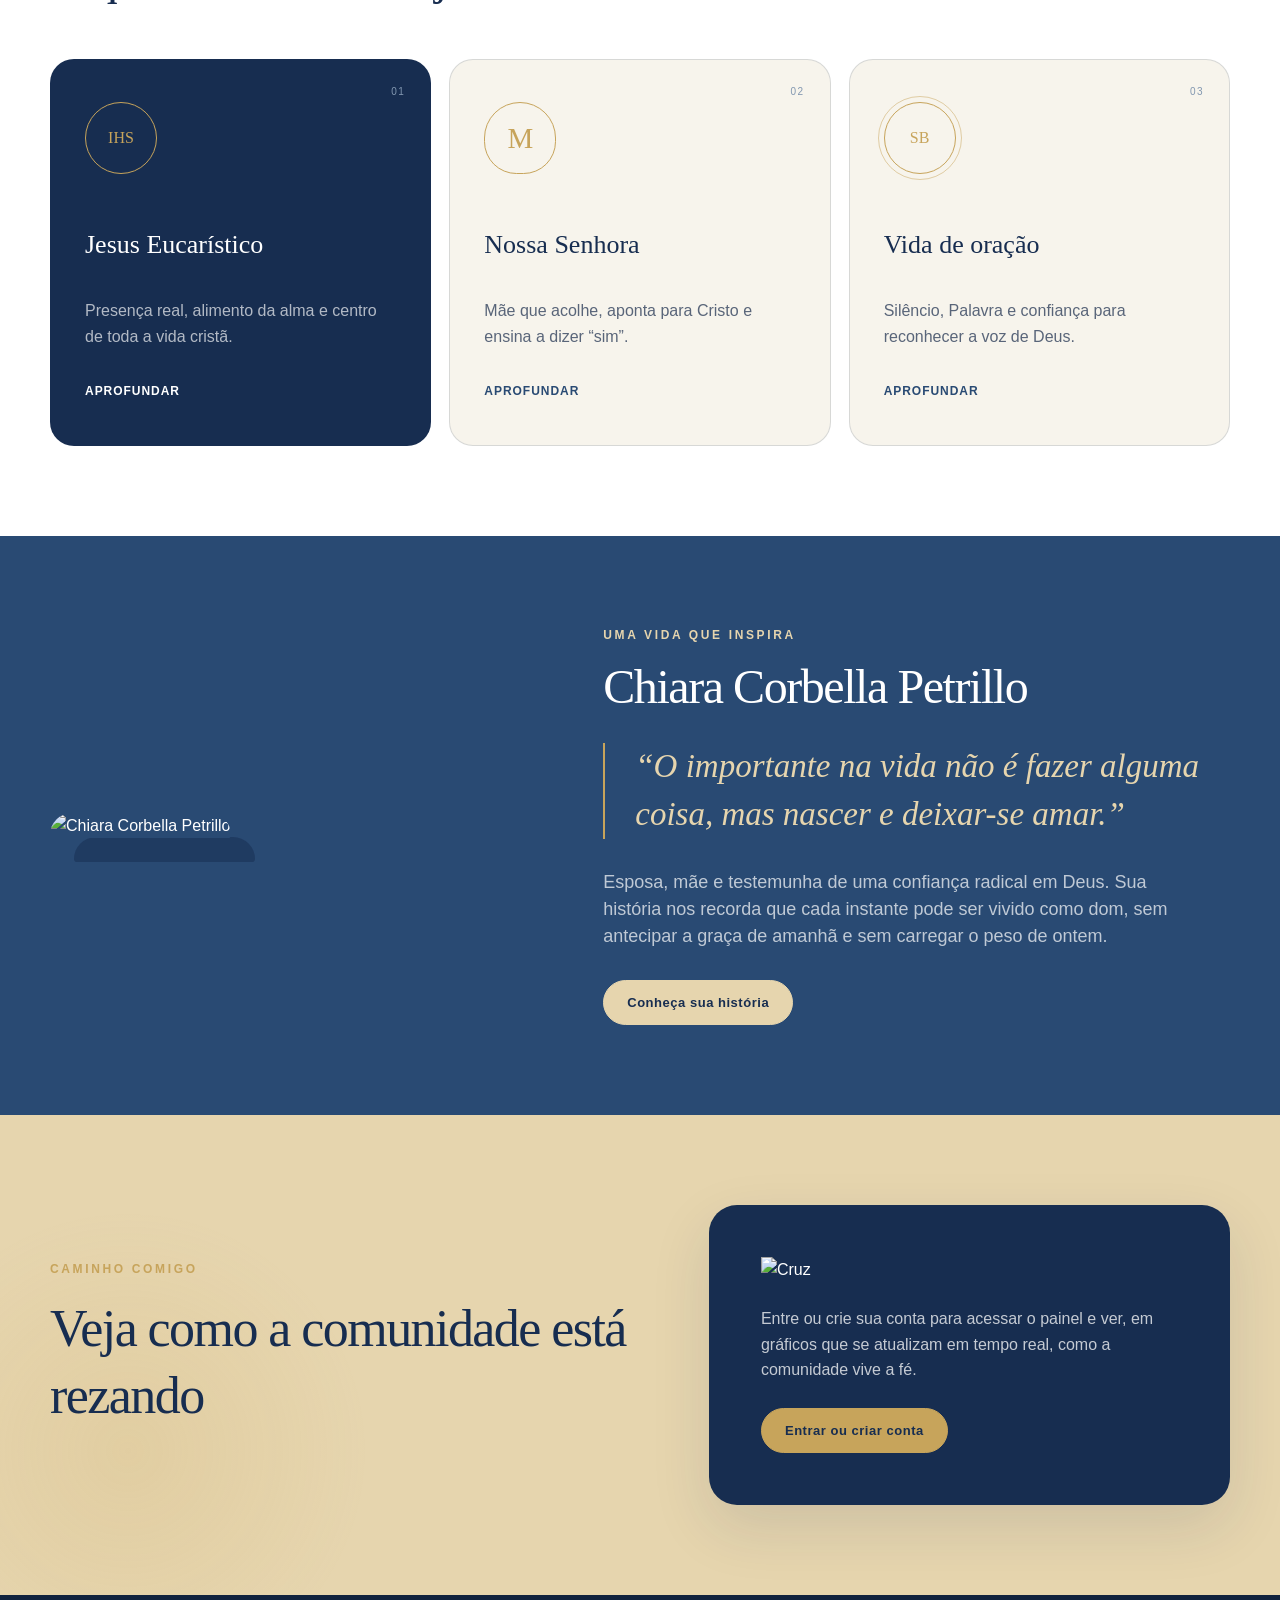
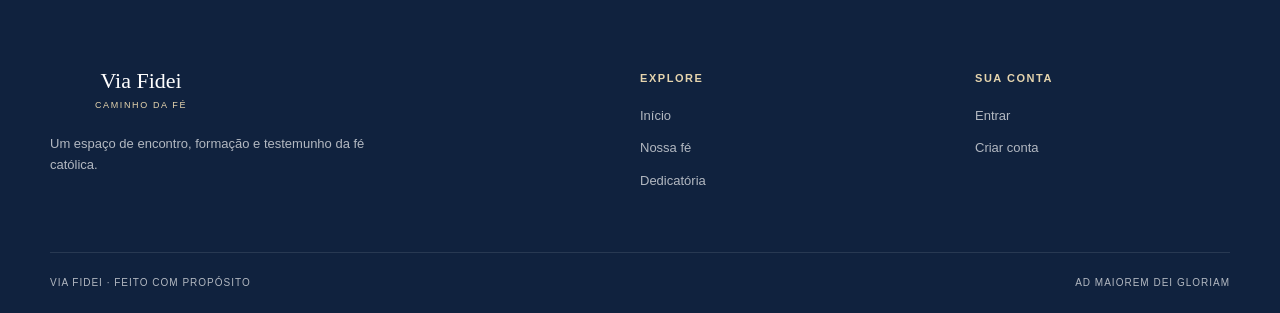
==== commit 869e52b0: "Texto da gratidao Giovanna e Manuh, pagina nova de fé, HTML 100%" ====
--- a/public/HTML/index.html
+++ b/public/HTML/index.html
@@ -27,6 +27,9 @@
                     <a class="active" href="index.html">Início</a>
                 </li>
                 <li class="nav-item">
+                    <a href="fe.html">Fé</a>
+                </li>
+                <li class="nav-item">
                     <a href="historia.html">Nossa fé</a>
                 </li>
                 <li class="nav-item">
@@ -37,8 +40,8 @@
                 <button class="btn-login">
                     <a href="login.html">Entrar</a>
                 </button>
-                <button class="btn-default btn-cadastro" onclick="window.location.href = 'cadastro.html'">
-                    <a>Criar conta</a>
+                <button class="btn-default btn-cadastro">
+                    <a href="cadastro.html">Criar conta</a>
                 </button>
             </div>
         </nav>
@@ -60,7 +63,7 @@
                     </p>
                     <div class="buttons-inicio">
                         <button class="btn-default btn-fe">
-                            <a href="">Conheça a fé</a>
+                            <a href="fe.html">Conheça a fé</a>
                         </button>
                         <button class="btn-default btn-outline">
                             <a href="historia.html">Minha caminhada</a>
@@ -110,7 +113,7 @@
                         <p>
                             Presença real, alimento da alma e centro de toda a vida cristã.
                         </p>
-                        <a href="">Aprofundar</a>
+                        <a href="fe.html #eucaristia">Aprofundar</a>
                     </article>
                     <article class="pilar-card">
                         <span class="card-number">02</span>
@@ -119,7 +122,7 @@
                         <p>
                             Mãe que acolhe, aponta para Cristo e ensina a dizer “sim”.
                         </p>
-                        <a href="">Aprofundar</a>
+                        <a href="fe.html #nossa-senhora">Aprofundar</a>
                     </article>
                     <article class="pilar-card">
                         <span class="card-number">03</span>
@@ -128,7 +131,7 @@
                         <p>
                             Silêncio, Palavra e confiança para reconhecer a voz de Deus.
                         </p>
-                        <a href="">Aprofundar</a>
+                        <a href="fe.html #vida-de-oracao">Aprofundar</a>
                     </article>
                 </div>
             </div>
--- a/public/css/styles.css
+++ b/public/css/styles.css
@@ -560,6 +560,163 @@
     font-size: 10px;
     letter-spacing: 0.1em;
     text-transform: uppercase;
+}
+
+/* 
+------------------------------
+          HISTORIA
+------------------------------
+*/
+
+/* Topo */
+
+.fe-topo {
+    padding: 90px 0 70px;
+    background: var(--marfim);
+}
+
+.fe-topo h1 {
+    max-width: 820px;
+    color: var(--azul-marinho);
+    font-size: 64px;
+}
+
+.fe-topo h1 em {
+    color: var(--dourado);
+}
+
+.fe-topo-texto {
+    max-width: 640px;
+    margin-bottom: 36px;
+    color: var(--cinza);
+    font-size: 17px;
+}
+
+.fe-indice {
+    display: flex;
+    gap: 14px;
+}
+
+.fe-indice a {
+    padding: 12px 22px;
+    border: 1px solid var(--borda);
+    border-radius: 50px;
+    background: var(--branco);
+    color: var(--azul-marinho);
+    font-size: 12px;
+    font-weight: 700;
+    letter-spacing: 0.08em;
+    text-transform: uppercase;
+}
+
+.fe-indice a:hover {
+    border-color: var(--dourado);
+}
+
+/* Painéis */
+
+.fe-lista {
+    padding: 0 0 90px;
+    background: var(--marfim);
+}
+
+.fe-lista .container {
+    display: flex;
+    flex-direction: column;
+    gap: 24px;
+}
+
+.fe-painel {
+    display: grid;
+    grid-template-columns: 300px 1fr;
+    align-items: center;
+    gap: 60px;
+    padding: 50px;
+    border: 1px solid var(--borda);
+    border-radius: 28px;
+    background: var(--branco);
+}
+
+.fe-painel.escuro {
+    border-color: var(--azul-marinho);
+    background: var(--azul-marinho);
+}
+
+.fe-imagem {
+    display: flex;
+    align-items: center;
+    justify-content: center;
+    height: 300px;
+    border-radius: 24px;
+    background: var(--marfim);
+}
+
+.fe-painel.escuro .fe-imagem {
+    background: var(--champanhe);
+}
+
+.fe-imagem img {
+    width: 240px;
+    height: 240px;
+    object-fit: contain;
+}
+
+.fe-numero {
+    display: block;
+    margin-bottom: 8px;
+    color: var(--dourado);
+    font-family: Georgia, serif;
+    font-size: 18px;
+    letter-spacing: 0.15em;
+}
+
+.fe-texto h2 {
+    margin-bottom: 20px;
+    font-size: 42px;
+}
+
+.fe-texto p {
+    margin-bottom: 16px;
+    color: var(--cinza);
+    font-size: 16px;
+}
+
+.fe-texto .fe-versiculo {
+    margin: 26px 0 0;
+    padding-left: 22px;
+    border-left: 2px solid var(--dourado);
+    color: var(--azul-classico);
+    font-family: Georgia, serif;
+    font-size: 19px;
+    font-style: italic;
+}
+
+.fe-painel.escuro h2 {
+    color: var(--branco);
+}
+
+.fe-painel.escuro .fe-texto p {
+    color: rgba(255, 255, 255, 0.7);
+}
+
+.fe-painel.escuro .fe-versiculo {
+    color: var(--champanhe);
+}
+
+/* Final */
+
+.fe-final {
+    text-align: center;
+    background: var(--champanhe);
+}
+
+.fe-final .container {
+    max-width: 760px;
+}
+
+.fe-final p:not(.eyebrow-dourado) {
+    margin-bottom: 24px;
+    color: var(--azul-marinho);
 }
 
 /* 
@@ -862,6 +1019,10 @@
     font-size: 17px;
 }
 
+.dedication-intro-copy p {
+    margin-bottom: 10px;
+}
+
 /* Parte fotos */
 
 .section-heading {
@@ -1411,4 +1572,151 @@
 
 .data-card.full {
   grid-column: 1 / -1;
+}
+
+/* 
+------------------------------
+            ORACAO
+------------------------------
+*/
+
+/*
+------------------------------
+   DASHBOARD DE ORAÇÃO
+   (colar no FINAL do styles.css)
+------------------------------
+*/
+
+.data-top-grid {
+    display: grid;
+    grid-template-columns: 1.15fr 0.95fr 0.95fr;
+    gap: 24px;
+}
+
+.data-chart-grid {
+    margin-top: 30px;
+    display: grid;
+    grid-template-columns: 1.3fr 1fr;
+    gap: 24px;
+}
+
+.prayer-form label {
+    color: var(--champanhe);
+    font-size: 10px;
+    letter-spacing: 0.08em;
+}
+
+.input-card select {
+    width: 100%;
+    margin-bottom: 17px;
+    padding: 14px 15px;
+    border: 1px solid var(--azul-claro);
+    border-radius: 8px;
+    outline: none;
+    color: var(--branco);
+    background: rgba(255, 255, 255, 0.08);
+    font: inherit;
+    font-size: 12px;
+}
+
+.input-card select option {
+    color: var(--texto);
+    background: var(--branco);
+}
+
+.stat-card {
+    min-height: 280px;
+    padding: 46px 40px;
+    display: flex;
+    flex-direction: column;
+    justify-content: center;
+    background:
+        linear-gradient(145deg, var(--branco), rgba(230, 213, 174, 0.22)),
+        var(--branco);
+}
+
+.stat-card>p {
+    margin: 0 0 13px;
+    color: var(--dourado);
+    font-size: 10px;
+    font-weight: 700;
+    letter-spacing: 0.28em;
+    text-transform: uppercase;
+}
+
+.stat-card>strong {
+    color: var(--azul-marinho);
+    font-family: Georgia, serif;
+    font-size: 52px;
+    font-weight: 400;
+}
+
+.canvas-wrap.medium {
+    height: 250px;
+}
+
+/* Lista "Em números" (usada nas duas dashboards) */
+
+.lista-numeros {
+    margin: 0;
+    padding: 0;
+    list-style: none;
+    display: grid;
+    grid-template-columns: repeat(2, 1fr);
+    gap: 22px 40px;
+}
+
+.lista-numeros li {
+    display: grid;
+    grid-template-columns: 1fr auto;
+    align-items: baseline;
+    gap: 6px 16px;
+    color: var(--azul-marinho);
+    font-family: Georgia, serif;
+    font-size: 18px;
+}
+
+.lista-numeros li strong {
+    font-size: 26px;
+    font-weight: 400;
+}
+
+.lista-numeros li small {
+    grid-column: 1 / -1;
+    color: var(--cinza);
+    font-family: Arial, Helvetica, sans-serif;
+    font-size: 12px;
+}
+
+.barra-percentual {
+    grid-column: 1 / -1;
+    height: 6px;
+    overflow: hidden;
+    border-radius: 999px;
+    background: var(--marfim);
+}
+
+.barra-percentual span {
+    display: block;
+    height: 100%;
+    background: var(--dourado);
+}
+
+.lista-resumo {
+    margin: 28px 0 0;
+    color: var(--cinza);
+    font-size: 14px;
+}
+
+@media (max-width: 800px) {
+
+    .data-top-grid,
+    .data-chart-grid,
+    .lista-numeros {
+        grid-template-columns: 1fr;
+    }
+
+    .stat-card {
+        min-height: 150px;
+    }
 }
--- a/public/css/header.css
+++ b/public/css/header.css
@@ -0,0 +1,132 @@
+@import url('../css/variaveis.css');
+
+header {
+    width: 100%;
+    padding: 20px;
+    background-color: var(--azul-marinho);
+    border-bottom: 1px solid rgba(255, 255, 255, 0.12);
+    position: sticky;
+    top: 0;
+    z-index: 100;
+}
+
+header .container {
+    width: 1400px;
+}
+
+.logo-link {
+    display: flex;
+    align-items: center;
+    gap: 12px;
+    text-decoration: none;
+    color: inherit;
+}
+
+.logo-container {
+    display: flex;
+    align-items: center;
+    gap: 12px;
+}
+
+.logo-container strong {
+    color: var(--branco);
+    font-size: 22px;
+    font-weight: 400;
+    line-height: 1;
+    font-family: Georgia, 'Times New Roman', Times, serif;
+}
+
+.logo-container img {
+    width: 40px;
+}
+
+.logo-container small {
+    margin-top: 6px;
+    color: var(--champanhe);
+    font-size: 9px;
+    letter-spacing: 0.18em;
+    text-transform: uppercase;
+}
+
+.titulo {
+    display: flex;
+    flex-direction: column;
+    align-items: center;
+}
+
+.navbar {
+    display: flex;
+    align-items: center;
+    justify-content: space-between;
+    margin: 0px 120px;
+}
+
+.nav-links {
+    display: flex;
+    list-style: none;
+    gap: 28px;
+}
+
+.nav-links a::after {
+    position: absolute;
+    right: 0;
+    bottom: -11px;
+    left: 0;
+    height: 1px;
+    content: "";
+    background: var(--dourado);
+    transform: scaleX(0);
+    transition: transform 0.2s ease;
+}
+
+.nav-links a:hover::after,
+.nav-links a.active::after {
+    transform: scaleX(1);
+}
+
+.nav-item a {
+    text-decoration: none;
+    color: var(--branco);
+    font-size: 13px;
+    position: relative;
+    display: inline-block;
+}
+
+.buttons {
+    display: flex;
+    gap: 28px;
+}
+
+.btn-default a {
+    text-decoration: none;
+}
+
+.btn-login {
+    border: none;
+    background-color: transparent;
+    align-items: center;
+    justify-content: center;
+}
+
+.btn-login a {
+    color: var(--branco);
+    text-decoration: none;
+}
+
+.btn-cadastro {
+    border: 1px solid var(--dourado);
+    display: flex;
+    align-items: center;
+    justify-content: center;
+    background-color: var(--dourado);
+    padding: 14px 16px;
+    border-radius: 50px;
+}
+
+.btn-cadastro a {
+    color: var(--azul-marinho);
+    font-size: 13px;
+    font-weight: 700;
+    letter-spacing: 0.04em;
+    line-height: 1;
+}
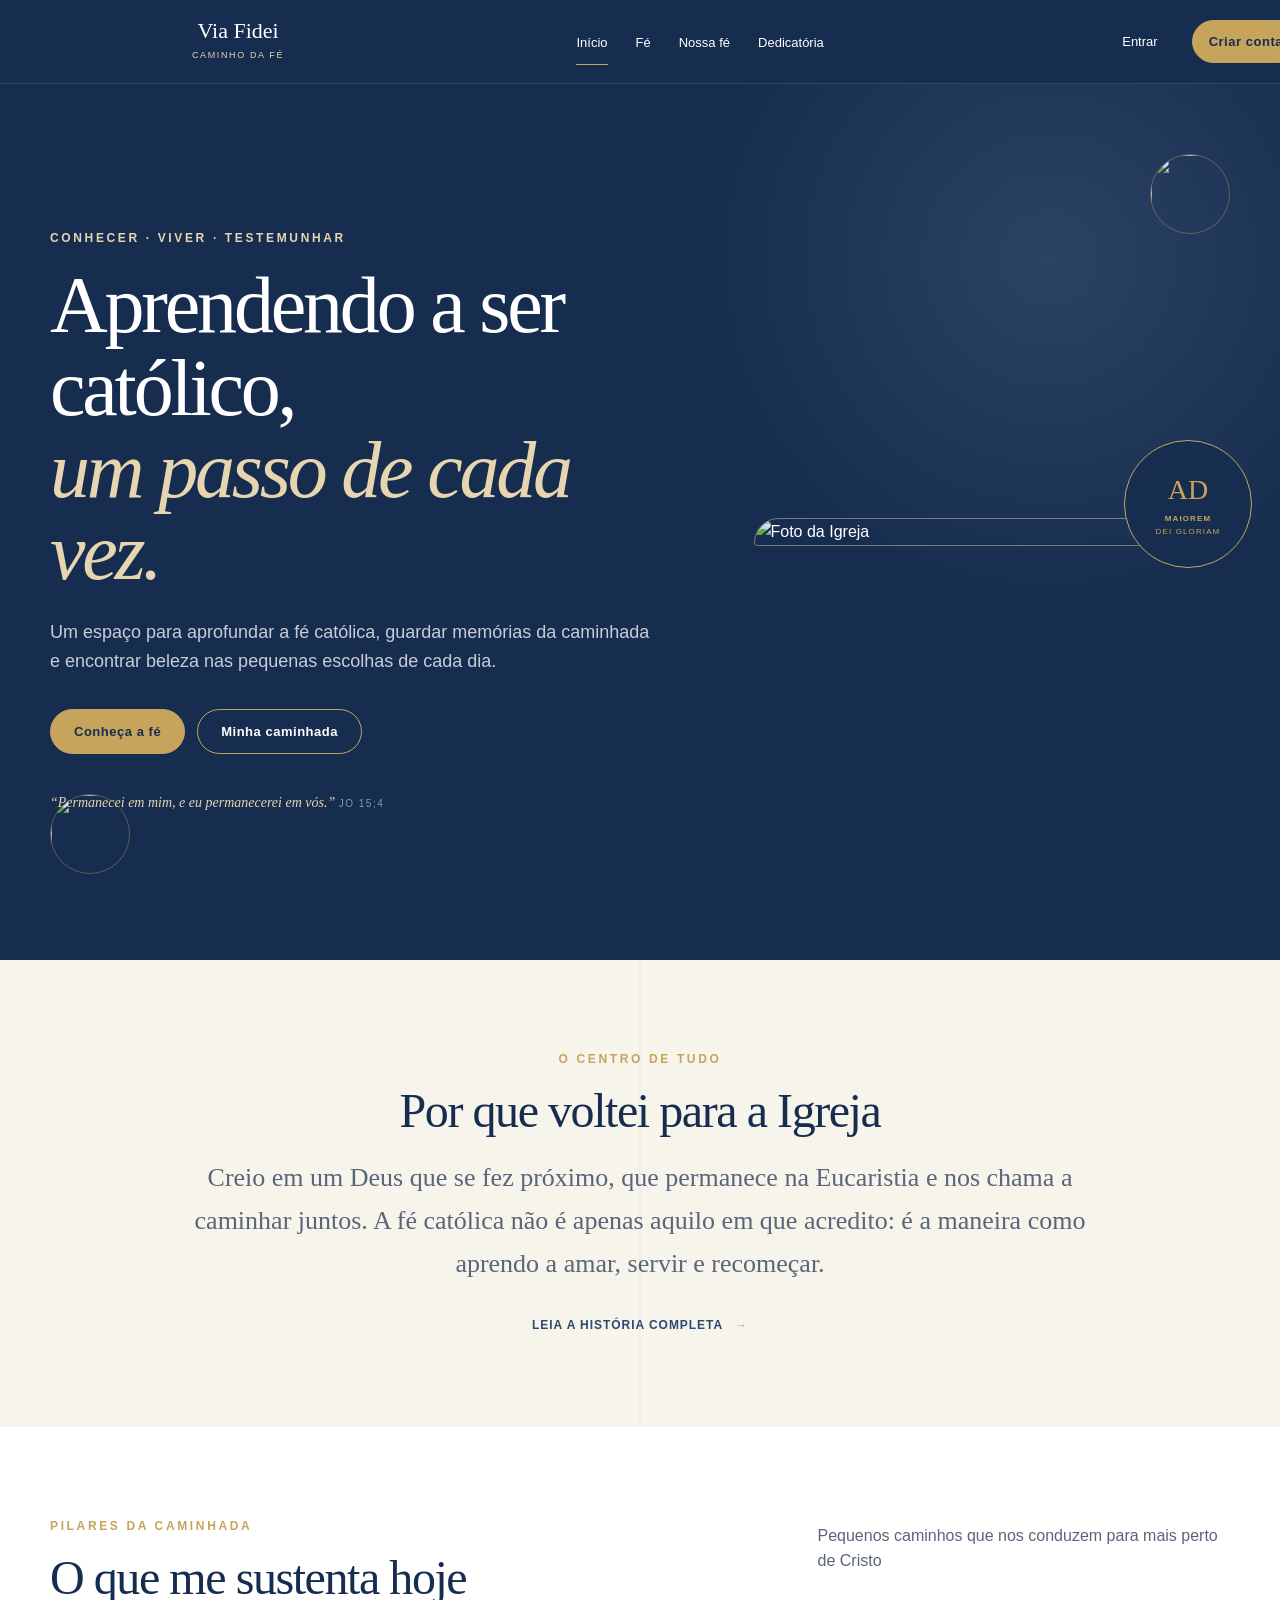
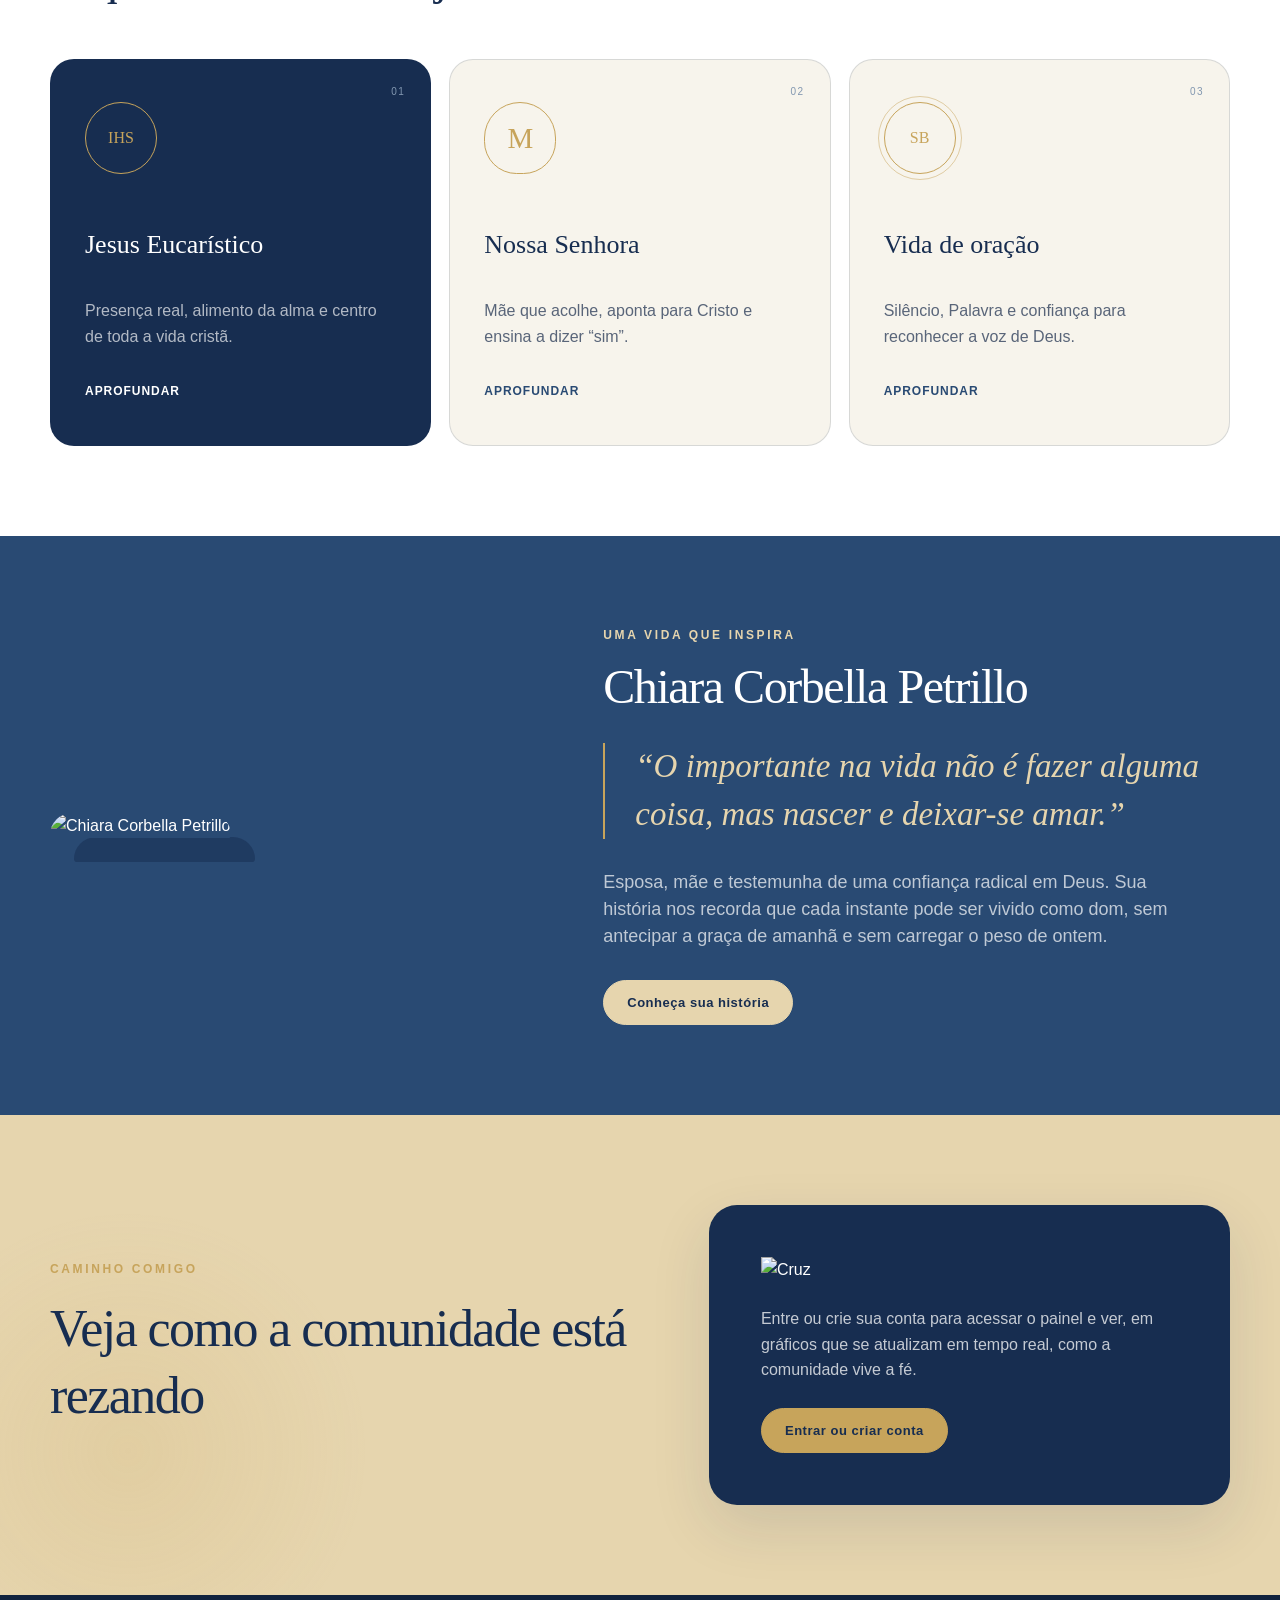
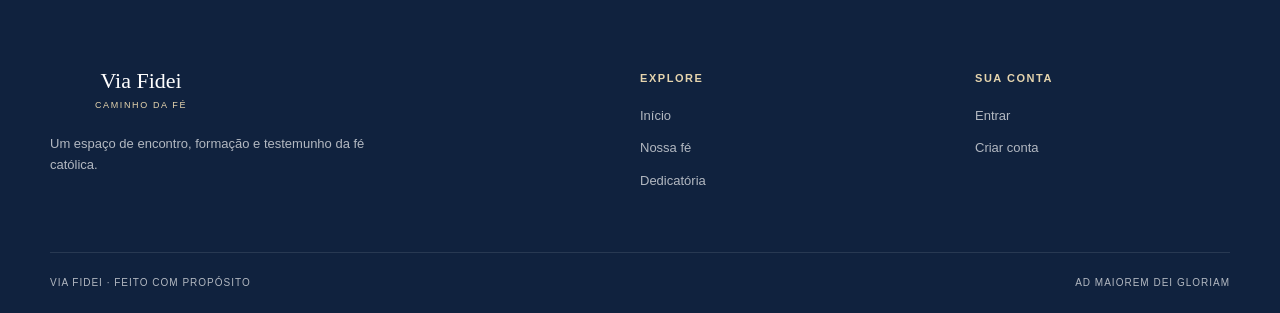
==== commit 3dbebd23: "HEADER atualizado" ====
--- a/public/HTML/index.html
+++ b/public/HTML/index.html
@@ -37,12 +37,8 @@
                 </li>
             </ul>
             <div class="buttons">
-                <button class="btn-login">
-                    <a href="login.html">Entrar</a>
-                </button>
-                <button class="btn-default btn-cadastro">
-                    <a href="cadastro.html">Criar conta</a>
-                </button>
+                <a class="btn-login" href="login.html">Entrar</a>
+                <a class="btn-default btn-cadastro" href="cadastro.html">Criar conta</a>
             </div>
         </nav>
     </div>
@@ -113,7 +109,7 @@
                         <p>
                             Presença real, alimento da alma e centro de toda a vida cristã.
                         </p>
-                        <a href="fe.html #eucaristia">Aprofundar</a>
+                        <a href="fe.html#eucaristia">Aprofundar</a>
                     </article>
                     <article class="pilar-card">
                         <span class="card-number">02</span>
@@ -122,7 +118,7 @@
                         <p>
                             Mãe que acolhe, aponta para Cristo e ensina a dizer “sim”.
                         </p>
-                        <a href="fe.html #nossa-senhora">Aprofundar</a>
+                        <a href="fe.html#nossa-senhora">Aprofundar</a>
                     </article>
                     <article class="pilar-card">
                         <span class="card-number">03</span>
@@ -131,7 +127,7 @@
                         <p>
                             Silêncio, Palavra e confiança para reconhecer a voz de Deus.
                         </p>
-                        <a href="fe.html #vida-de-oracao">Aprofundar</a>
+                        <a href="fe.html#vida-de-oracao">Aprofundar</a>
                     </article>
                 </div>
             </div>
--- a/public/css/styles.css
+++ b/public/css/styles.css
@@ -1305,6 +1305,12 @@
     box-shadow: 0 0 0 3px rgba(199, 164, 91, 0.16);
 }
 
+input.valido,
+input.valido:focus {
+    border-color: #2e9e5b;
+    box-shadow: 0 0 0 3px rgba(46, 158, 91, 0.16);
+}
+
 .auth-switch {
     margin-top: 25px;
     color: var(--cinza);
@@ -1329,6 +1335,11 @@
     padding-left: 18px;
     font-size: 0.85rem;
     color: #6b6b6b;
+}
+
+.senha-regras li.valido {
+    color: #2e9e5b;
+    font-weight: 600;
 }
 
 /* 
@@ -1706,17 +1717,4 @@
     margin: 28px 0 0;
     color: var(--cinza);
     font-size: 14px;
-}
-
-@media (max-width: 800px) {
-
-    .data-top-grid,
-    .data-chart-grid,
-    .lista-numeros {
-        grid-template-columns: 1fr;
-    }
-
-    .stat-card {
-        min-height: 150px;
-    }
 }
--- a/public/css/header.css
+++ b/public/css/header.css
@@ -97,33 +97,26 @@
     gap: 28px;
 }
 
-.btn-default a {
-    text-decoration: none;
-}
-
 .btn-login {
+    display: flex;
+    align-items: center;
+    justify-content: center;
+    padding: 14px 6px;
     border: none;
     background-color: transparent;
-    align-items: center;
-    justify-content: center;
-}
-
-.btn-login a {
     color: var(--branco);
-    text-decoration: none;
+    font-size: 13px;
+    line-height: 1;
 }
 
 .btn-cadastro {
-    border: 1px solid var(--dourado);
     display: flex;
     align-items: center;
     justify-content: center;
+    padding: 14px 16px;
+    border: 1px solid var(--dourado);
+    border-radius: 50px;
     background-color: var(--dourado);
-    padding: 14px 16px;
-    border-radius: 50px;
-}
-
-.btn-cadastro a {
     color: var(--azul-marinho);
     font-size: 13px;
     font-weight: 700;
